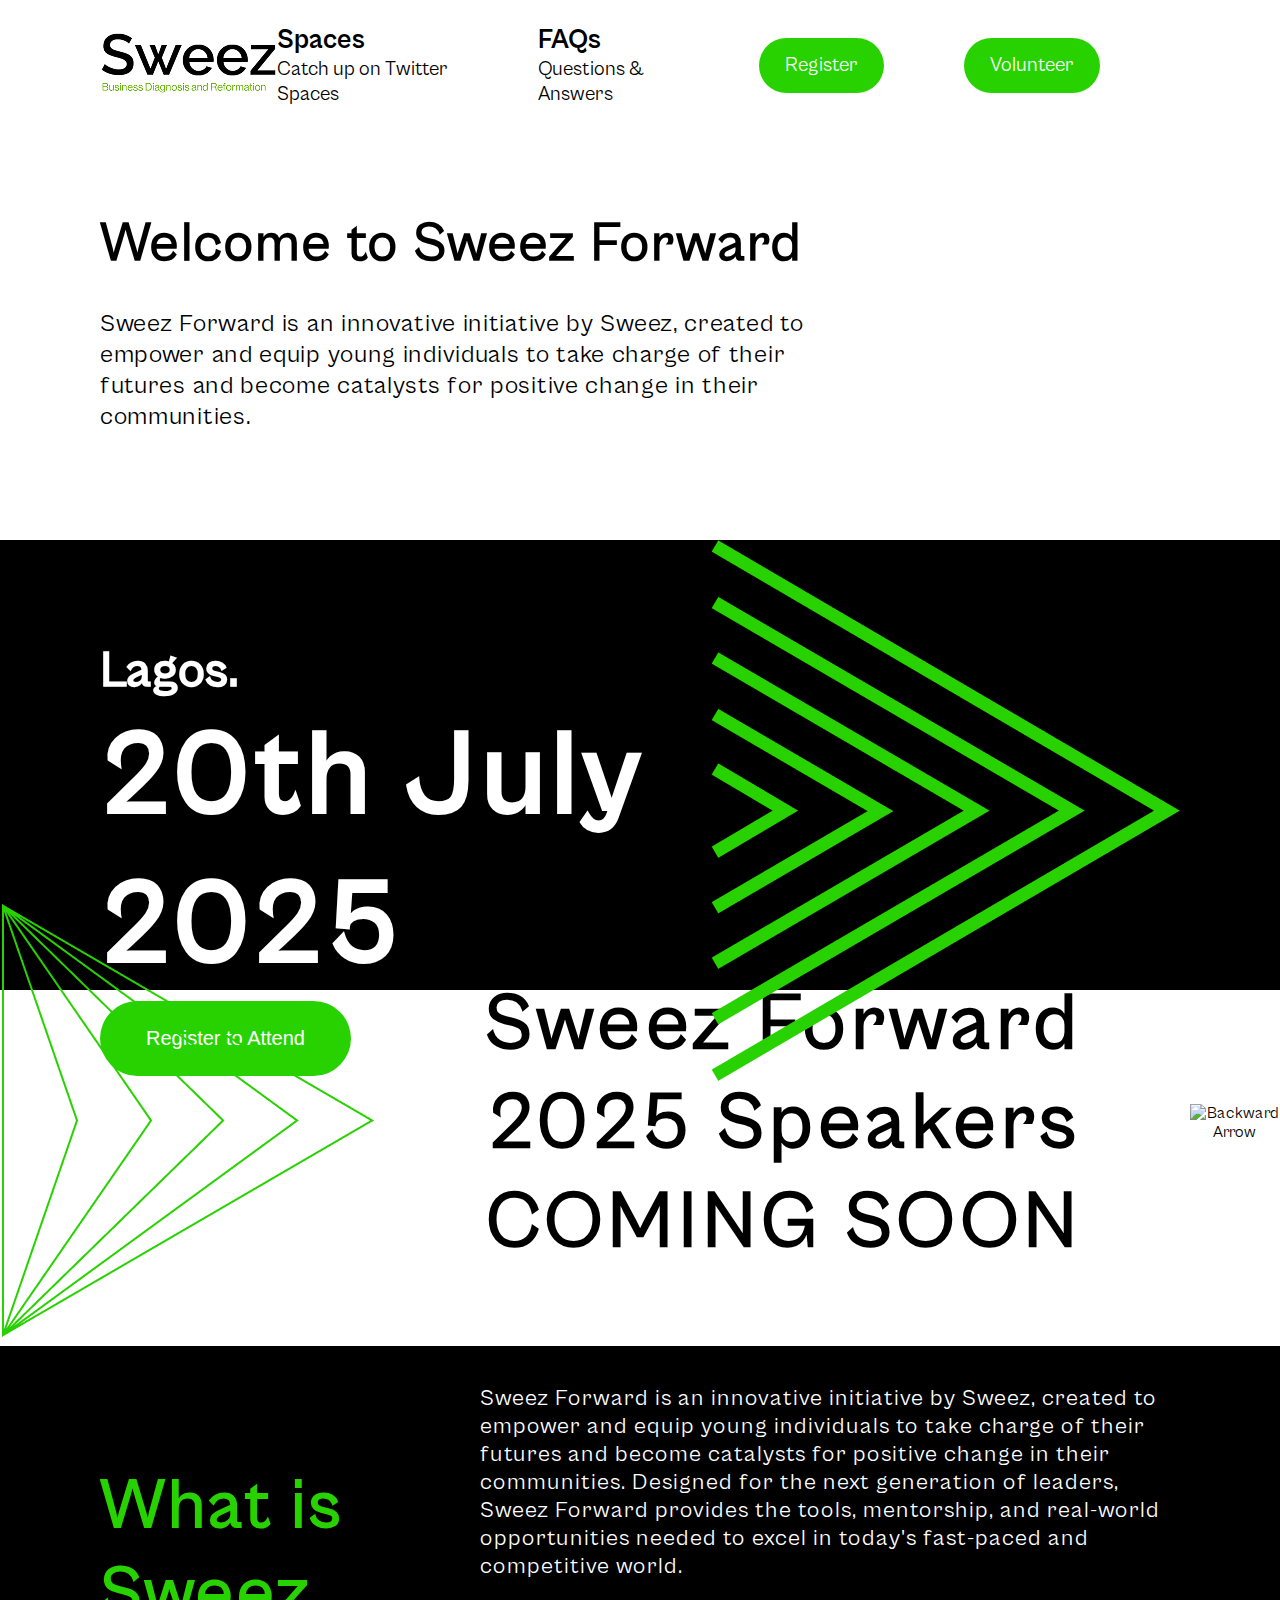
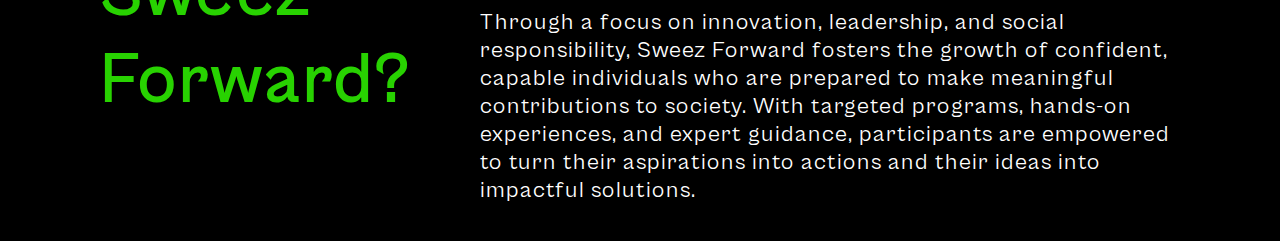
==== index.html @ 43022181 "Reversed the tets" ====
<!DOCTYPE html>
<html lang="en">
<head>
  <meta charset="UTF-8">
  <meta name="viewport" content="width=device-width, initial-scale=1.0">
  <title>Document</title>
  <link rel="stylesheet" href="./Css/cabinet-grotesk.css">
  <link rel="stylesheet" href="./Css/montserrat.css">
  <link rel="stylesheet" href="./Css/style.css" type="text/css">
  <link rel="shortcut icon" href="./Images/Favicon.png" type="image/png">
</head>
<body>

  <header>

    <nav>

      <div class="nav-logo"><img src="./Images/Sweez-logo1.png" alt=""></div>

      <ul class="main-nav">
        
          <li><a href="#" class="faq"><span>Spaces<br/></span>Catch up on Twitter Spaces</a></li>
          <li><a href="#" class="faq"><span>FAQs<br/></span>Questions & Answers</a></li>
          <li><a href="#" class="reg">Register</a></li>
          <li><a href="#" class="reg">Volunteer</a></li>
        
      </ul>

    </nav>

    <div class="hero-text-box">

      <h1>Welcome to Sweez Forward</h1>
      <p>Sweez Forward is an innovative initiative by Sweez, created to empower and equip young individuals to take charge of their futures and become catalysts for positive change in their communities.</p>

    </div>

    <div class="headsection">

      <div class="headsection1">

        <h3>Lagos.</h3>
        <h1>20th July 2025</h1>
        <button class="headregisterbtn">Register to Attend</button>

      </div>

      <div class="headsection2">
        <img src="./Images/Arrows.png" alt="Arrows.png">
      </div>

    </div>

  </header>

  <section class="aboutsection">

    <div class="aboutsection2">

      
      <div class="forarrow">
        <img src="./Images/Arrow-forward.png" alt="Forward Arrow">
      </div>

      <div class="scs">
        <h1>Sweez Forward 2025 Speakers <br/> <span>COMING SOON</span></h1>
      </div>

      <div class="backarrow">
        <img src="./images/Arrow-Backward.png" alt="Backward Arrow">
      </div>

    </div>

    <div class="aboutsection1">

      <h1>What is<br/>Sweez Forward?</h1>
      <div class="abouttext"><p>Sweez Forward is an innovative initiative by Sweez, created to empower and equip young individuals to take charge of their futures and become catalysts for positive change in their communities. Designed for the next generation of leaders, Sweez Forward provides the tools, mentorship, and real-world opportunities needed to excel in today's fast-paced and competitive world.<br/><br/>Through a focus on innovation, leadership, and social responsibility, Sweez Forward fosters the growth of confident, capable individuals who are prepared to make meaningful contributions to society. With targeted programs, hands-on experiences, and expert guidance, participants are empowered to turn their aspirations into actions and their ideas into impactful solutions.</p></div>

    </div>

  </section>

</body>
</html>
---- Css/cabinet-grotesk.css ----
/**
* @license
*
* Font Family: Cabinet Grotesk
* Designed by: ITF
* URL: https://www.fontshare.com/fonts/cabinet-grotesk
* © 2025 Indian Type Foundry
*
* Cabinet Grotesk Thin 
* Cabinet Grotesk Extralight 
* Cabinet Grotesk Light 
* Cabinet Grotesk Regular 
* Cabinet Grotesk Medium 
* Cabinet Grotesk Bold 
* Cabinet Grotesk Extrabold 
* Cabinet Grotesk Black 
* Cabinet Grotesk Variable (Variable font)

*
*/
@font-face {
  font-family: 'CabinetGrotesk-Thin';
  src: url('../fonts/CabinetGrotesk-Thin.woff2') format('woff2'),
       url('../fonts/CabinetGrotesk-Thin.woff') format('woff'),
       url('../fonts/CabinetGrotesk-Thin.ttf') format('truetype');
  font-weight: 100;
  font-display: swap;
  font-style: normal;
}
@font-face {
  font-family: 'CabinetGrotesk-Extralight';
  src: url('../fonts/CabinetGrotesk-Extralight.woff2') format('woff2'),
       url('../fonts/CabinetGrotesk-Extralight.woff') format('woff'),
       url('../fonts/CabinetGrotesk-Extralight.ttf') format('truetype');
  font-weight: 200;
  font-display: swap;
  font-style: normal;
}
@font-face {
  font-family: 'CabinetGrotesk-Light';
  src: url('../fonts/CabinetGrotesk-Light.woff2') format('woff2'),
       url('../fonts/CabinetGrotesk-Light.woff') format('woff'),
       url('../fonts/CabinetGrotesk-Light.ttf') format('truetype');
  font-weight: 300;
  font-display: swap;
  font-style: normal;
}
@font-face {
  font-family: 'CabinetGrotesk-Regular';
  src: url('../fonts/CabinetGrotesk-Regular.woff2') format('woff2'),
       url('../fonts/CabinetGrotesk-Regular.woff') format('woff'),
       url('../fonts/CabinetGrotesk-Regular.ttf') format('truetype');
  font-weight: 400;
  font-display: swap;
  font-style: normal;
}
@font-face {
  font-family: 'CabinetGrotesk-Medium';
  src: url('../fonts/CabinetGrotesk-Medium.woff2') format('woff2'),
       url('../fonts/CabinetGrotesk-Medium.woff') format('woff'),
       url('../fonts/CabinetGrotesk-Medium.ttf') format('truetype');
  font-weight: 500;
  font-display: swap;
  font-style: normal;
}
@font-face {
  font-family: 'CabinetGrotesk-Bold';
  src: url('../fonts/CabinetGrotesk-Bold.woff2') format('woff2'),
       url('../fonts/CabinetGrotesk-Bold.woff') format('woff'),
       url('../fonts/CabinetGrotesk-Bold.ttf') format('truetype');
  font-weight: 700;
  font-display: swap;
  font-style: normal;
}
@font-face {
  font-family: 'CabinetGrotesk-Extrabold';
  src: url('../fonts/CabinetGrotesk-Extrabold.woff2') format('woff2'),
       url('../fonts/CabinetGrotesk-Extrabold.woff') format('woff'),
       url('../fonts/CabinetGrotesk-Extrabold.ttf') format('truetype');
  font-weight: 800;
  font-display: swap;
  font-style: normal;
}
@font-face {
  font-family: 'CabinetGrotesk-Black';
  src: url('../fonts/CabinetGrotesk-Black.woff2') format('woff2'),
       url('../fonts/CabinetGrotesk-Black.woff') format('woff'),
       url('../fonts/CabinetGrotesk-Black.ttf') format('truetype');
  font-weight: 900;
  font-display: swap;
  font-style: normal;
}
/**
* This is a variable font
* You can control variable axes as shown below:
* font-variation-settings: wght 900.0;
*
* available axes:
'wght' (range from 100.0 to 900.0
*/
@font-face {
  font-family: 'CabinetGrotesk-Variable';
  src: url('../fonts/CabinetGrotesk-Variable.woff2') format('woff2'),
       url('../fonts/CabinetGrotesk-Variable.woff') format('woff'),
       url('../fonts/CabinetGrotesk-Variable.ttf') format('truetype');
  font-weight: 100 900;
  font-display: swap;
  font-style: normal;
}
---- Css/montserrat.css ----
/**
* @license
*
* Font Family: Montserrat
* Designed by: Julieta Ulanovsky, Sol Matas, Juan Pablo del Peral, Jacques Le Bailly
* URL: https://www.fontshare.com/fonts/montserrat
* © 2025 Indian Type Foundry
*
* Montserrat Thin 
* Montserrat ThinItalic 
* Montserrat ExtraLight 
* Montserrat ExtraLightItalic 
* Montserrat Light 
* Montserrat LightItalic 
* Montserrat Regular 
* Montserrat Italic 
* Montserrat Medium 
* Montserrat MediumItalic 
* Montserrat SemiBold 
* Montserrat SemiBoldItalic 
* Montserrat Bold 
* Montserrat BoldItalic 
* Montserrat ExtraBold 
* Montserrat ExtraBoldItalic 
* Montserrat Black 
* Montserrat BlackItalic 
* Montserrat Variable (Variable font)
* Montserrat VariableItalic (Variable font)

*
*/
@font-face {
  font-family: 'Montserrat-Thin';
  src: url('../fonts/Montserrat-Thin.woff2') format('woff2'),
       url('../fonts/Montserrat-Thin.woff') format('woff'),
       url('../fonts/Montserrat-Thin.ttf') format('truetype');
  font-weight: 100;
  font-display: swap;
  font-style: normal;
}
@font-face {
  font-family: 'Montserrat-ThinItalic';
  src: url('../fonts/Montserrat-ThinItalic.woff2') format('woff2'),
       url('../fonts/Montserrat-ThinItalic.woff') format('woff'),
       url('../fonts/Montserrat-ThinItalic.ttf') format('truetype');
  font-weight: 100;
  font-display: swap;
  font-style: italic;
}
@font-face {
  font-family: 'Montserrat-ExtraLight';
  src: url('../fonts/Montserrat-ExtraLight.woff2') format('woff2'),
       url('../fonts/Montserrat-ExtraLight.woff') format('woff'),
       url('../fonts/Montserrat-ExtraLight.ttf') format('truetype');
  font-weight: 200;
  font-display: swap;
  font-style: normal;
}
@font-face {
  font-family: 'Montserrat-ExtraLightItalic';
  src: url('../fonts/Montserrat-ExtraLightItalic.woff2') format('woff2'),
       url('../fonts/Montserrat-ExtraLightItalic.woff') format('woff'),
       url('../fonts/Montserrat-ExtraLightItalic.ttf') format('truetype');
  font-weight: 200;
  font-display: swap;
  font-style: italic;
}
@font-face {
  font-family: 'Montserrat-Light';
  src: url('../fonts/Montserrat-Light.woff2') format('woff2'),
       url('../fonts/Montserrat-Light.woff') format('woff'),
       url('../fonts/Montserrat-Light.ttf') format('truetype');
  font-weight: 300;
  font-display: swap;
  font-style: normal;
}
@font-face {
  font-family: 'Montserrat-LightItalic';
  src: url('../fonts/Montserrat-LightItalic.woff2') format('woff2'),
       url('../fonts/Montserrat-LightItalic.woff') format('woff'),
       url('../fonts/Montserrat-LightItalic.ttf') format('truetype');
  font-weight: 300;
  font-display: swap;
  font-style: italic;
}
@font-face {
  font-family: 'Montserrat-Regular';
  src: url('../fonts/Montserrat-Regular.woff2') format('woff2'),
       url('../fonts/Montserrat-Regular.woff') format('woff'),
       url('../fonts/Montserrat-Regular.ttf') format('truetype');
  font-weight: 400;
  font-display: swap;
  font-style: normal;
}
@font-face {
  font-family: 'Montserrat-Italic';
  src: url('../fonts/Montserrat-Italic.woff2') format('woff2'),
       url('../fonts/Montserrat-Italic.woff') format('woff'),
       url('../fonts/Montserrat-Italic.ttf') format('truetype');
  font-weight: 400;
  font-display: swap;
  font-style: italic;
}
@font-face {
  font-family: 'Montserrat-Medium';
  src: url('../fonts/Montserrat-Medium.woff2') format('woff2'),
       url('../fonts/Montserrat-Medium.woff') format('woff'),
       url('../fonts/Montserrat-Medium.ttf') format('truetype');
  font-weight: 500;
  font-display: swap;
  font-style: normal;
}
@font-face {
  font-family: 'Montserrat-MediumItalic';
  src: url('../fonts/Montserrat-MediumItalic.woff2') format('woff2'),
       url('../fonts/Montserrat-MediumItalic.woff') format('woff'),
       url('../fonts/Montserrat-MediumItalic.ttf') format('truetype');
  font-weight: 500;
  font-display: swap;
  font-style: italic;
}
@font-face {
  font-family: 'Montserrat-SemiBold';
  src: url('../fonts/Montserrat-SemiBold.woff2') format('woff2'),
       url('../fonts/Montserrat-SemiBold.woff') format('woff'),
       url('../fonts/Montserrat-SemiBold.ttf') format('truetype');
  font-weight: 600;
  font-display: swap;
  font-style: normal;
}
@font-face {
  font-family: 'Montserrat-SemiBoldItalic';
  src: url('../fonts/Montserrat-SemiBoldItalic.woff2') format('woff2'),
       url('../fonts/Montserrat-SemiBoldItalic.woff') format('woff'),
       url('../fonts/Montserrat-SemiBoldItalic.ttf') format('truetype');
  font-weight: 600;
  font-display: swap;
  font-style: italic;
}
@font-face {
  font-family: 'Montserrat-Bold';
  src: url('../fonts/Montserrat-Bold.woff2') format('woff2'),
       url('../fonts/Montserrat-Bold.woff') format('woff'),
       url('../fonts/Montserrat-Bold.ttf') format('truetype');
  font-weight: 700;
  font-display: swap;
  font-style: normal;
}
@font-face {
  font-family: 'Montserrat-BoldItalic';
  src: url('../fonts/Montserrat-BoldItalic.woff2') format('woff2'),
       url('../fonts/Montserrat-BoldItalic.woff') format('woff'),
       url('../fonts/Montserrat-BoldItalic.ttf') format('truetype');
  font-weight: 700;
  font-display: swap;
  font-style: italic;
}
@font-face {
  font-family: 'Montserrat-ExtraBold';
  src: url('../fonts/Montserrat-ExtraBold.woff2') format('woff2'),
       url('../fonts/Montserrat-ExtraBold.woff') format('woff'),
       url('../fonts/Montserrat-ExtraBold.ttf') format('truetype');
  font-weight: 800;
  font-display: swap;
  font-style: normal;
}
@font-face {
  font-family: 'Montserrat-ExtraBoldItalic';
  src: url('../fonts/Montserrat-ExtraBoldItalic.woff2') format('woff2'),
       url('../fonts/Montserrat-ExtraBoldItalic.woff') format('woff'),
       url('../fonts/Montserrat-ExtraBoldItalic.ttf') format('truetype');
  font-weight: 800;
  font-display: swap;
  font-style: italic;
}
@font-face {
  font-family: 'Montserrat-Black';
  src: url('../fonts/Montserrat-Black.woff2') format('woff2'),
       url('../fonts/Montserrat-Black.woff') format('woff'),
       url('../fonts/Montserrat-Black.ttf') format('truetype');
  font-weight: 900;
  font-display: swap;
  font-style: normal;
}
@font-face {
  font-family: 'Montserrat-BlackItalic';
  src: url('../fonts/Montserrat-BlackItalic.woff2') format('woff2'),
       url('../fonts/Montserrat-BlackItalic.woff') format('woff'),
       url('../fonts/Montserrat-BlackItalic.ttf') format('truetype');
  font-weight: 900;
  font-display: swap;
  font-style: italic;
}
/**
* This is a variable font
* You can control variable axes as shown below:
* font-variation-settings: wght 100.0;
*
* available axes:
'wght' (range from 100.0 to 900.0
*/
@font-face {
  font-family: 'Montserrat-Variable';
  src: url('../fonts/Montserrat-Variable.woff2') format('woff2'),
       url('../fonts/Montserrat-Variable.woff') format('woff'),
       url('../fonts/Montserrat-Variable.ttf') format('truetype');
  font-weight: 100 900;
  font-display: swap;
  font-style: normal;
}
/**
* This is a variable font
* You can control variable axes as shown below:
* font-variation-settings: wght 100.0;
*
* available axes:
'wght' (range from 100.0 to 900.0
*/
@font-face {
  font-family: 'Montserrat-VariableItalic';
  src: url('../fonts/Montserrat-VariableItalic.woff2') format('woff2'),
       url('../fonts/Montserrat-VariableItalic.woff') format('woff'),
       url('../fonts/Montserrat-VariableItalic.ttf') format('truetype');
  font-weight: 100 900;
  font-display: swap;
  font-style: italic;
}
---- Css/style.css ----
*{
  margin: 0px;
  padding: 0px;
  box-sizing: border-box;
}

@font-face {
  font-family: Cabinet-regular;
  src: url(../Fonts/CabinetGrotesk-Regular.ttf);
}

@font-face {
  font-family: Cabinet-bold;
  src: url(../Fonts/CabinetGrotesk-Bold.ttf);
}

@font-face {
  font-family: Cabinet-medium;
  src: url(../Fonts/CabinetGrotesk-Medium.ttf);
}

header{
  height: 100vh;
  width: 100vw;
}

html{
  overflow-x: hidden;
 font-family: cabinet-regular;
}

nav{
  width: 100%;
  height: 130px;
  padding: 30px 100px;
  Display: flex;
  align-items: center;
  justify-content: space-between;
}

.nav-logo{
  font-family: cabinet-bold;
  font-size: 35px;
}

.main-nav{
  display: flex;
  align-items: center;
  justify-content: space-between;
}

.main-nav li{
  list-style: none;
  position: relative;
  margin-right: 80px;
  font-size: 20px;
}

.main-nav li a{
  text-decoration: none;
}

.reg{
  text-decoration: none;
  padding: 15px 25px;
  background-color: #28D201;
  border: 1px solid transparent;
  border-radius: 50px;
  color: #fff;
}

.main-nav li .faq{
  color: #000;
}

.main-nav li .faq span{
  font-family: cabinet-bold;
  font-size: 27px;
}

.reg:hover{
  background-color: #fff;
  border: 1px solid #000;
  color: #000;
  transition: 0.5s;
}

.hero-text-box{
  /* border: 1px solid #000; */
  width: 704.27px;
  position: relative;
  top: 80px;
  left: 100px;
}

.hero-text-box h1{
  /* font-family: cabinet-bold; */
  font-size: 55px;
  letter-spacing: 2px;
  margin-bottom: 30px;
}

.hero-text-box p{
  font-size: 25px;
  font-weight: 500;
  letter-spacing: 0.7px;
}

.headsection{
  background-color: #000;
  height: 50%;
  width: 100vw;
  margin-top: 188px;
  color: #fff;
  padding: 100px 100px;
  display: flex;
  justify-content: space-between;
}

.headsection2{
  position: relative;
  bottom: 100px;
}

.headsection h3{
  font-family: cabinet-medium;
  font-size: 50px;
}

.headsection h1{
  font-size: 120px;
  font-family: cabinet-medium;
  letter-spacing: 5px;
}

.headregisterbtn{
  text-decoration: none;
  padding: 25px 45px;
  background-color: #28D201;
  border: 1px solid transparent;
  border-radius: 50px;
  color: #fff;
  cursor: pointer;
  font-size: 20px;
}

.headregisterbtn:hover{
  border: 1px solid #fff;
  background-color: transparent;
  transition: 0.3s ease-in-out all;
}

.aboutsection{
  height: 100vh;
  width: 100vw;
}

.aboutsection1{
  display: flex;
  justify-content: space-between;
  align-items: center;
  padding: 100px 100px;
  background-color: #000;
  width: 100vw;
  height: 55%;
}

.aboutsection1 h1{
  color: #28D201;
  font-size: 70px;
  letter-spacing: 3px;
}

.abouttext{
  color: #fff;
  float: right;
  font-size: 23px;
  width: 1000px;
  letter-spacing: 1px;
}

.aboutsection2{
  display: flex;
  justify-content: space-between;
  align-items: center;
  /* padding: 100px 100px; */
  /* background-color: #28D201; */
  width: 100vw;
  /* height: 45%; */
  text-align: center;
}

.aboutsection2 .scs{
  font-size: 40px;
  letter-spacing: 5px;
}
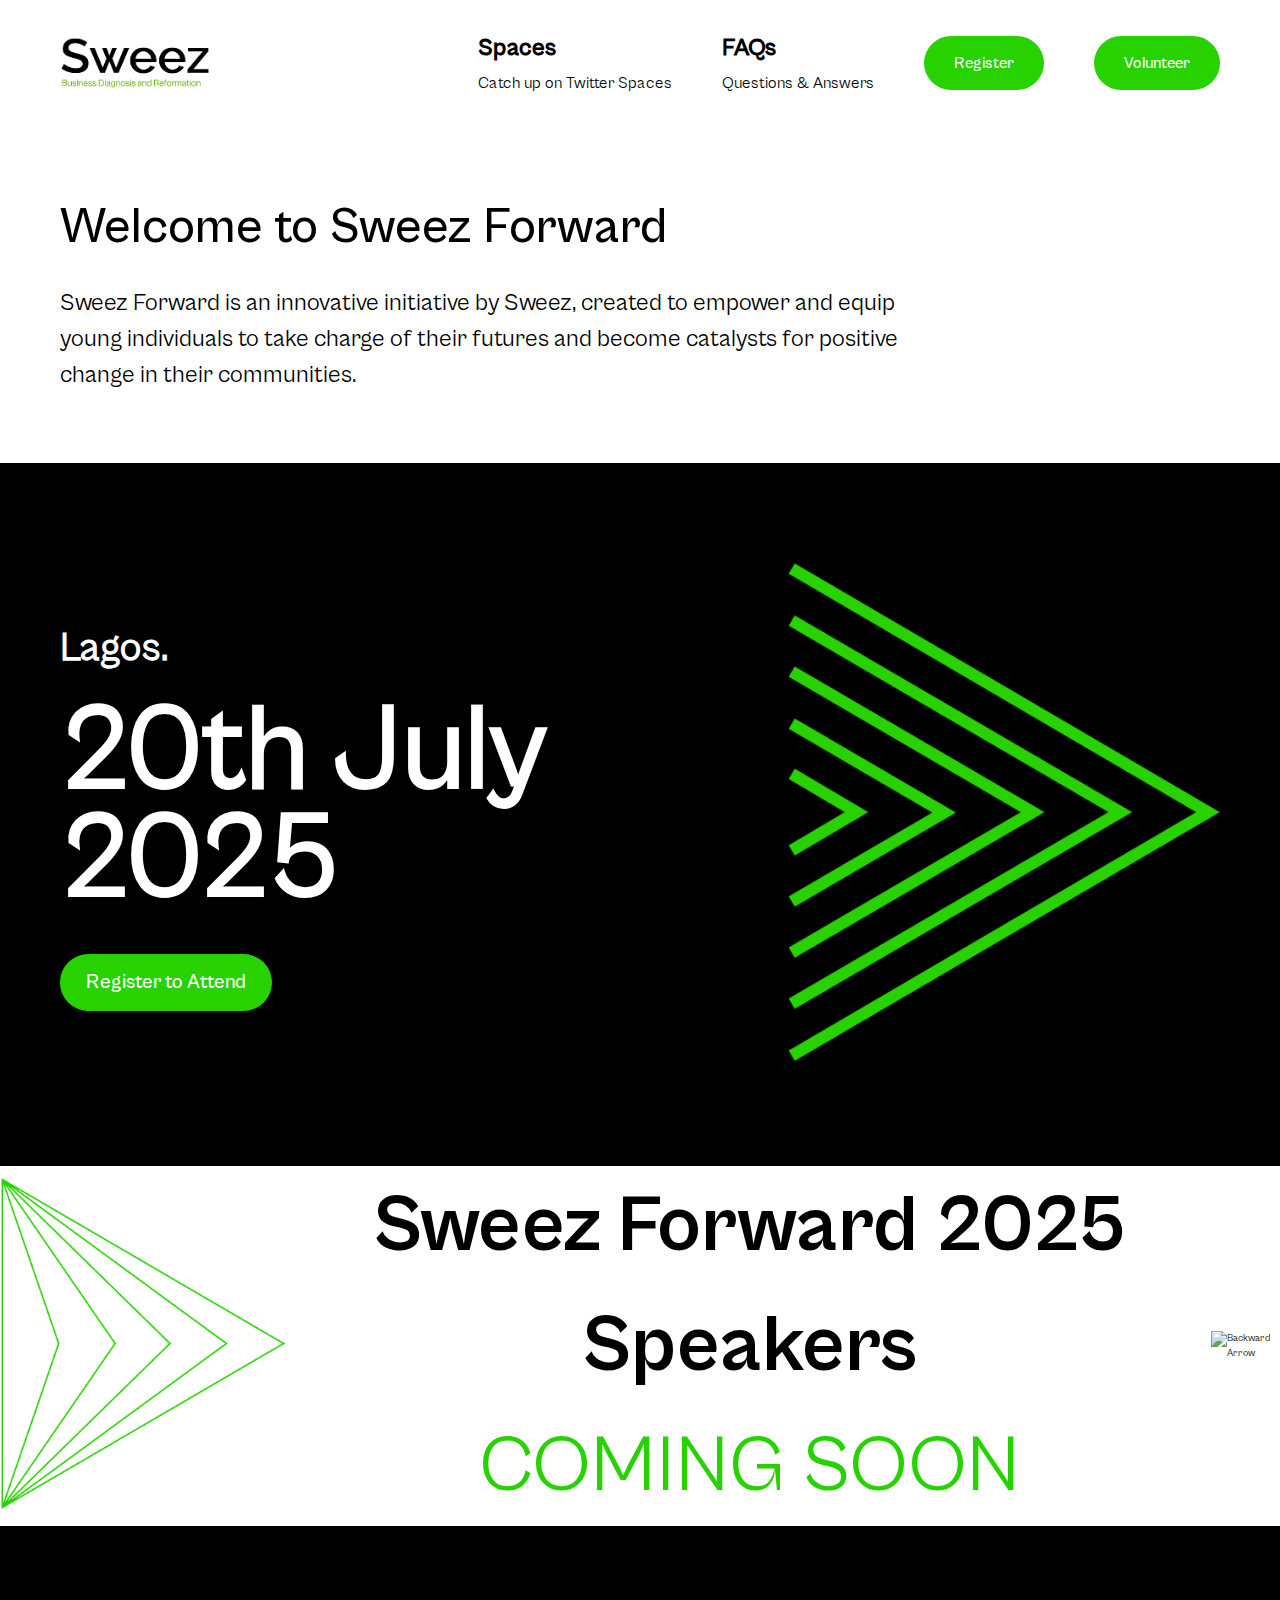
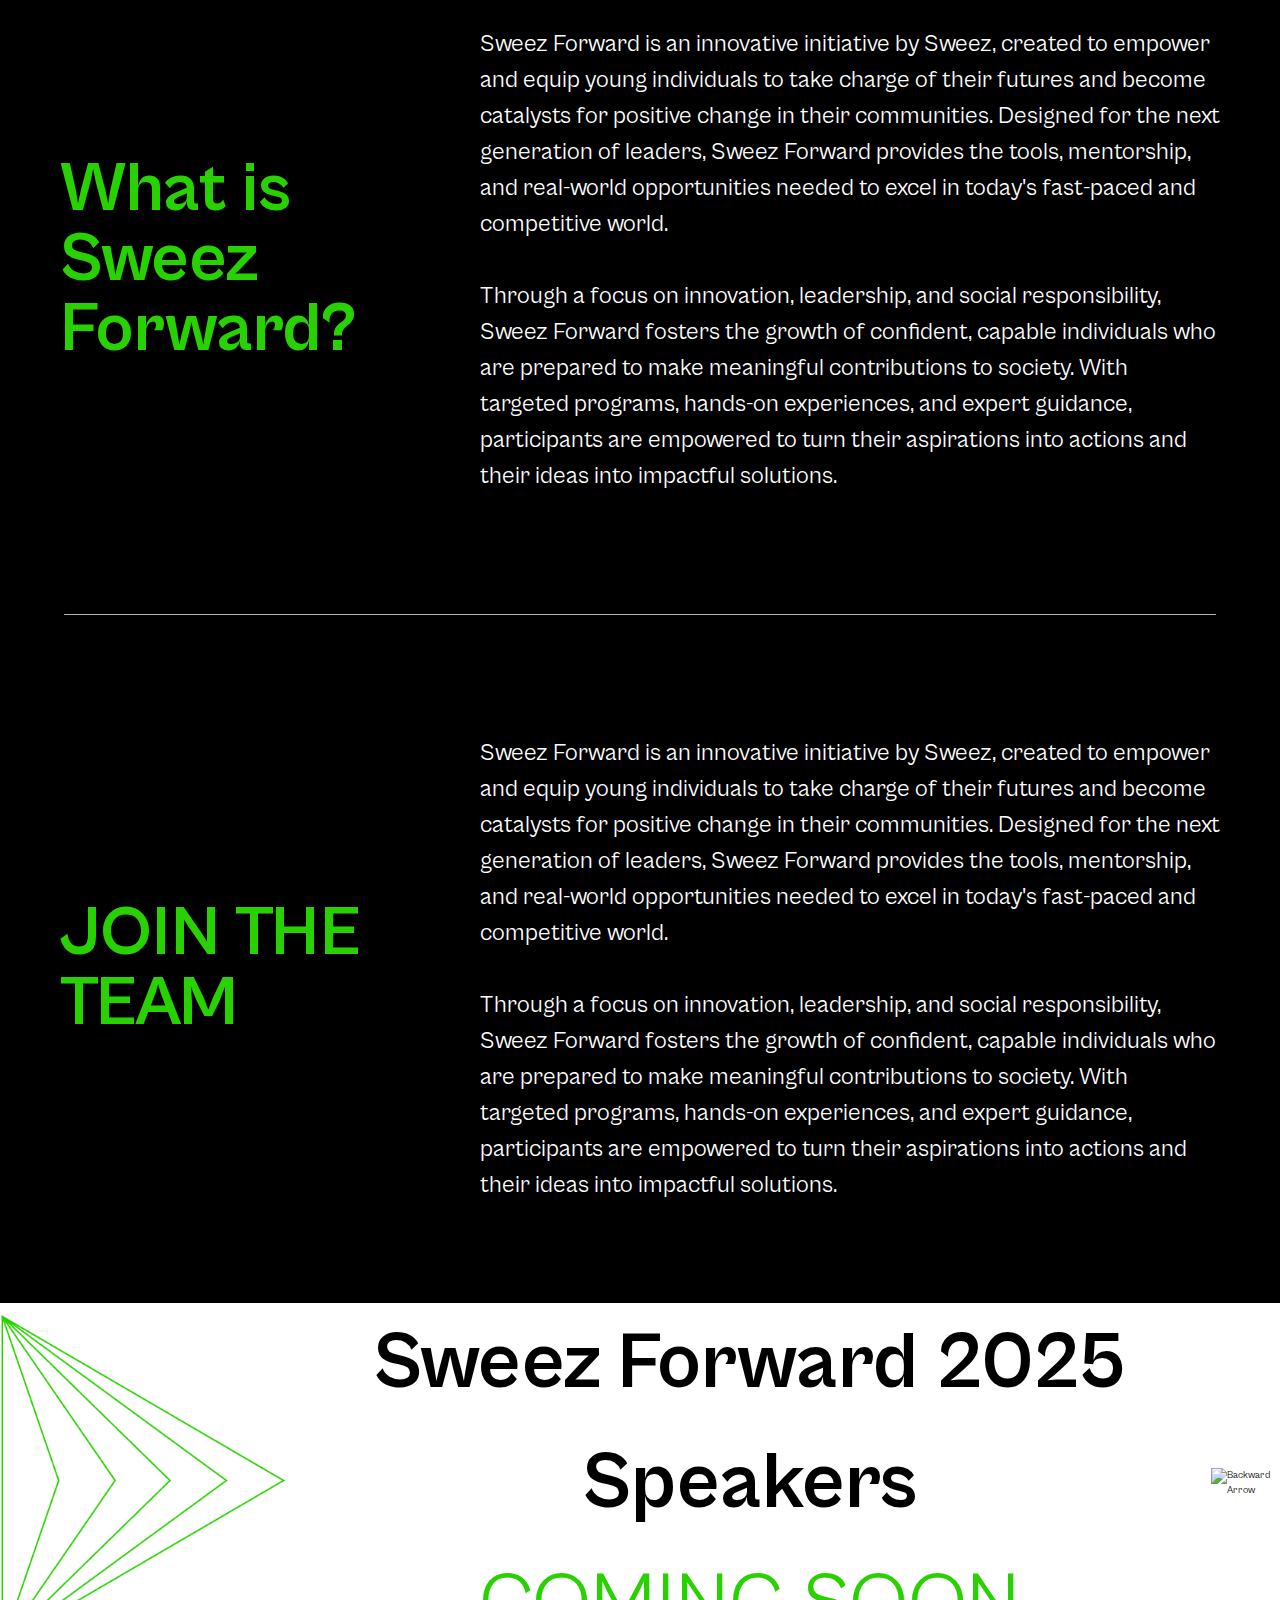
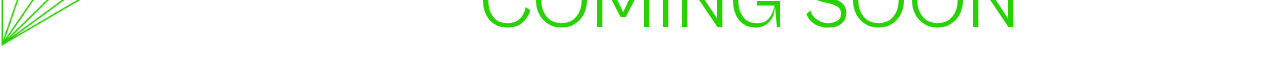
==== commit 6bed4c1f: "Add new about section and section divider to enhance layout" ====
--- a/index.html
+++ b/index.html
@@ -3,11 +3,11 @@
 <head>
   <meta charset="UTF-8">
   <meta name="viewport" content="width=device-width, initial-scale=1.0">
-  <title>Document</title>
+  <title>Sweez Forward | An Innovative Initiative Program</title>
   <link rel="stylesheet" href="./Css/cabinet-grotesk.css">
   <link rel="stylesheet" href="./Css/montserrat.css">
   <link rel="stylesheet" href="./Css/style.css" type="text/css">
-  <link rel="shortcut icon" href="./Images/Favicon.png" type="image/png">
+  <link rel="shortcut icon" href="./Images/Favicon2.png" type="image/png">
 </head>
 <body>
 
@@ -81,5 +81,37 @@
 
   </section>
 
+  <div class="secdivider">
+    <span></span>
+  </div>
+
+  <section class="aboutsection">
+
+    <div class="aboutsection1">
+
+      <h1>JOIN THE TEAM</h1>
+      <div class="abouttext"><p>Sweez Forward is an innovative initiative by Sweez, created to empower and equip young individuals to take charge of their futures and become catalysts for positive change in their communities. Designed for the next generation of leaders, Sweez Forward provides the tools, mentorship, and real-world opportunities needed to excel in today's fast-paced and competitive world.<br/><br/>Through a focus on innovation, leadership, and social responsibility, Sweez Forward fosters the growth of confident, capable individuals who are prepared to make meaningful contributions to society. With targeted programs, hands-on experiences, and expert guidance, participants are empowered to turn their aspirations into actions and their ideas into impactful solutions.</p></div>
+
+    </div>
+
+    <div class="aboutsection2">
+
+      
+      <div class="forarrow">
+        <img src="./Images/Arrow-forward.png" alt="Forward Arrow">
+      </div>
+
+      <div class="scs">
+        <h1>Sweez Forward 2025 Speakers <br/> <span>COMING SOON</span></h1>
+      </div>
+
+      <div class="backarrow">
+        <img src="./images/Arrow-Backward.png" alt="Backward Arrow">
+      </div>
+
+    </div>
+
+  </section>
+
 </body>
 </html>--- a/Css/style.css
+++ b/Css/style.css
@@ -19,125 +19,149 @@
   src: url(../Fonts/CabinetGrotesk-Medium.ttf);
 }
 
-header{
-  height: 100vh;
-  width: 100vw;
-}
-
-html{
+@font-face {
+  font-family: Cabinet-thin;
+  src: url(../Fonts/CabinetGrotesk-Light.ttf);
+}
+html {
+  font-size: 62.5%;
+  scroll-behavior: smooth;
   overflow-x: hidden;
- font-family: cabinet-regular;
-}
-
-nav{
+}
+
+/* ===== Variables ===== */
+:root {
+  --primary-green: #28D201;
+  --black: #000;
+  --white: #fff;
+  --heading-font: Cabinet-bold, sans-serif;
+  --body-font: Cabinet-regular, sans-serif;
+  --light-font: Cabinet-thin, sans-serif;
+  --medium-font: Cabinet-medium, sans-serif;
+}
+
+/* ===== Base Styles ===== */
+body {
+  font-family: var(--body-font);
+  line-height: 1.5;
+}
+
+img {
+  max-width: 100%;
+  height: auto;
+}
+
+/* ===== Header/Nav ===== */
+header {
+  min-height: 100vh;
+  position: relative;
+}
+
+nav {
+  padding: 3rem 6rem;
+  display: flex;
+  justify-content: space-between;
+  align-items: center;
+  position: fixed;
   width: 100%;
-  height: 130px;
-  padding: 30px 100px;
-  Display: flex;
-  align-items: center;
+  top: 0;
+  z-index: 1000;
+  background: var(--white);
+}
+
+.nav-logo img {
+  width: 15rem;
+}
+
+.main-nav {
+  display: flex;
+  gap: 5rem;
+  align-items: center;
+}
+
+.main-nav li {
+  list-style: none;
+}
+
+.main-nav a {
+  text-decoration: none;
+  font-size: 1.6rem;
+}
+
+.main-nav .faq{
+  color: var(--black);
+}
+
+.main-nav .faq span {
+  display: block;
+  font-family: var(--medium-font);
+  font-weight: 700;
+  font-size: 2.4rem;
+  margin-bottom: 0.5rem;
+}
+
+.reg {
+  display: inline-block;
+  padding: 1.5rem 3rem;
+  font-family: var(--medium-font);
+  background: var(--primary-green);
+  color: var(--white);
+  border-radius: 5rem;
+  transition: all 0.3s ease;
+}
+
+.reg:hover {
+  background: var(--white);
+  color: var(--black);
+  box-shadow: 0 0 0 1px var(--black);
+}
+
+/* ===== Hero Section ===== */
+.hero-text-box {
+  max-width: 90rem;
+  margin: 20rem 0 0 6rem;
+}
+
+.hero-text-box h1 {
+  font-family: var(--medium-font);
+  font-size: 5rem;
+  line-height: 1.1;
+  margin-bottom: 3rem;
+  font-weight: 300;
+}
+
+.hero-text-box p {
+  font-size: 2.4rem;
+  max-width: 80ch;
+}
+
+.headsection {
+  background: var(--black);
+  color: var(--white);
+  padding: 10rem 6rem;
+  margin-top: 7rem;
+  display: flex;
   justify-content: space-between;
-}
-
-.nav-logo{
-  font-family: cabinet-bold;
-  font-size: 35px;
-}
-
-.main-nav{
-  display: flex;
-  align-items: center;
-  justify-content: space-between;
-}
-
-.main-nav li{
-  list-style: none;
-  position: relative;
-  margin-right: 80px;
-  font-size: 20px;
-}
-
-.main-nav li a{
-  text-decoration: none;
-}
-
-.reg{
+  align-items: center;
+}
+
+.headsection1 h3 {
+  font-size: 4rem;
+  margin-bottom: 2rem;
+}
+
+.headsection1 h1 {
+  font-size: 12rem;
+  line-height: 0.9;
+  margin-bottom: 4rem;
+}
+
+.headregisterbtn{
   text-decoration: none;
   padding: 15px 25px;
   background-color: #28D201;
   border: 1px solid transparent;
-  border-radius: 50px;
-  color: #fff;
-}
-
-.main-nav li .faq{
-  color: #000;
-}
-
-.main-nav li .faq span{
-  font-family: cabinet-bold;
-  font-size: 27px;
-}
-
-.reg:hover{
-  background-color: #fff;
-  border: 1px solid #000;
-  color: #000;
-  transition: 0.5s;
-}
-
-.hero-text-box{
-  /* border: 1px solid #000; */
-  width: 704.27px;
-  position: relative;
-  top: 80px;
-  left: 100px;
-}
-
-.hero-text-box h1{
-  /* font-family: cabinet-bold; */
-  font-size: 55px;
-  letter-spacing: 2px;
-  margin-bottom: 30px;
-}
-
-.hero-text-box p{
-  font-size: 25px;
-  font-weight: 500;
-  letter-spacing: 0.7px;
-}
-
-.headsection{
-  background-color: #000;
-  height: 50%;
-  width: 100vw;
-  margin-top: 188px;
-  color: #fff;
-  padding: 100px 100px;
-  display: flex;
-  justify-content: space-between;
-}
-
-.headsection2{
-  position: relative;
-  bottom: 100px;
-}
-
-.headsection h3{
-  font-family: cabinet-medium;
-  font-size: 50px;
-}
-
-.headsection h1{
-  font-size: 120px;
-  font-family: cabinet-medium;
-  letter-spacing: 5px;
-}
-
-.headregisterbtn{
-  text-decoration: none;
-  padding: 25px 45px;
-  background-color: #28D201;
-  border: 1px solid transparent;
+  font-family: var(--medium-font);
   border-radius: 50px;
   color: #fff;
   cursor: pointer;
@@ -150,47 +174,131 @@
   transition: 0.3s ease-in-out all;
 }
 
-.aboutsection{
-  height: 100vh;
-  width: 100vw;
-}
-
-.aboutsection1{
+/* ===== About Section ===== */
+
+
+.aboutsection1 {
+  padding: 10rem 6rem;
+  display: grid;
+  align-items: center;
+  grid-template-columns: 1fr 2fr;
+  gap: 5rem;
+  background: var(--black);  /* Moved black background here */
+  color: var(--white);       /* Added text color */
+}
+
+.aboutsection1 h1 {
+  font-family: var(--heading-font);
+  font-size: 7rem;
+  color: var(--primary-green);
+  line-height: 1;
+  font-weight: 300;
+}
+
+.aboutsection1 p {
+  font-size: 2.4rem;
+  max-width: 70ch;
+}
+
+.aboutsection2 {
   display: flex;
   justify-content: space-between;
   align-items: center;
-  padding: 100px 100px;
-  background-color: #000;
-  width: 100vw;
-  height: 55%;
-}
-
-.aboutsection1 h1{
-  color: #28D201;
-  font-size: 70px;
-  letter-spacing: 3px;
-}
-
-.abouttext{
-  color: #fff;
-  float: right;
-  font-size: 23px;
-  width: 1000px;
-  letter-spacing: 1px;
-}
-
-.aboutsection2{
-  display: flex;
-  justify-content: space-between;
-  align-items: center;
-  /* padding: 100px 100px; */
-  /* background-color: #28D201; */
-  width: 100vw;
-  /* height: 45%; */
+  gap: 4rem;
+  background: var(--white);  /* Added white background */
+  color: var(--black);       /* Added black text color */
+}
+
+.scs{
+  font-size: 40px;
+  font-family: var(--heading-font);
   text-align: center;
 }
 
-.aboutsection2 .scs{
-  font-size: 40px;
-  letter-spacing: 5px;
-}
+.scs h1{
+  font-weight: 300;
+}
+
+.scs span{
+  color: var(--primary-green);
+  font-family: var(--body-font);
+  font-weight: 300;
+}
+
+.secdivider {
+  display: flex;
+  justify-content: center;
+  align-items: center;
+  background: var(--black); /* Match the background of the surrounding sections */
+  padding: 2rem 0; /* Adjust padding as needed */
+}
+
+.secdivider span {
+  display: block;
+  width: 90%; /* Adjust width as needed */
+  height: 1px; /* Thickness of the divider */
+  background: #b6b6b6; /* Color of the divider */
+  border-radius: 10px; /* Border radius for rounded edges */
+}
+
+/* ===== Responsive Adjustments ===== */
+@media (max-width: 1200px) {
+  html {
+    font-size: 55%;
+  }
+  
+  .headsection1 h1 {
+    font-size: 10rem;
+  }
+}
+
+@media (max-width: 992px) {
+  nav {
+    padding: 3rem 4rem;
+  }
+  
+  .hero-text-box {
+    margin-left: 4rem;
+  }
+  
+  .aboutsection1,
+  .aboutsection2 {
+    padding: 8rem 4rem;
+  }
+
+  .forarrow{
+    display: none;
+  }
+
+  .backarrow{
+    display: none;
+  }
+}
+
+@media (max-width: 768px) {
+  .main-nav {
+    display: none; /* Add mobile menu logic here */
+  }
+  
+  .hero-text-box {
+    margin: 15rem 4rem 0;
+  }
+  
+  .headsection {
+    flex-direction: column;
+    align-items: flex-start;
+    gap: 4rem;
+  }
+  
+  .aboutsection1 {
+    grid-template-columns: 1fr;
+  }
+  
+  .aboutsection2 img {
+    width: 10rem;
+  }
+  
+  .scs h1 {
+    font-size: 3.6rem;
+  }
+}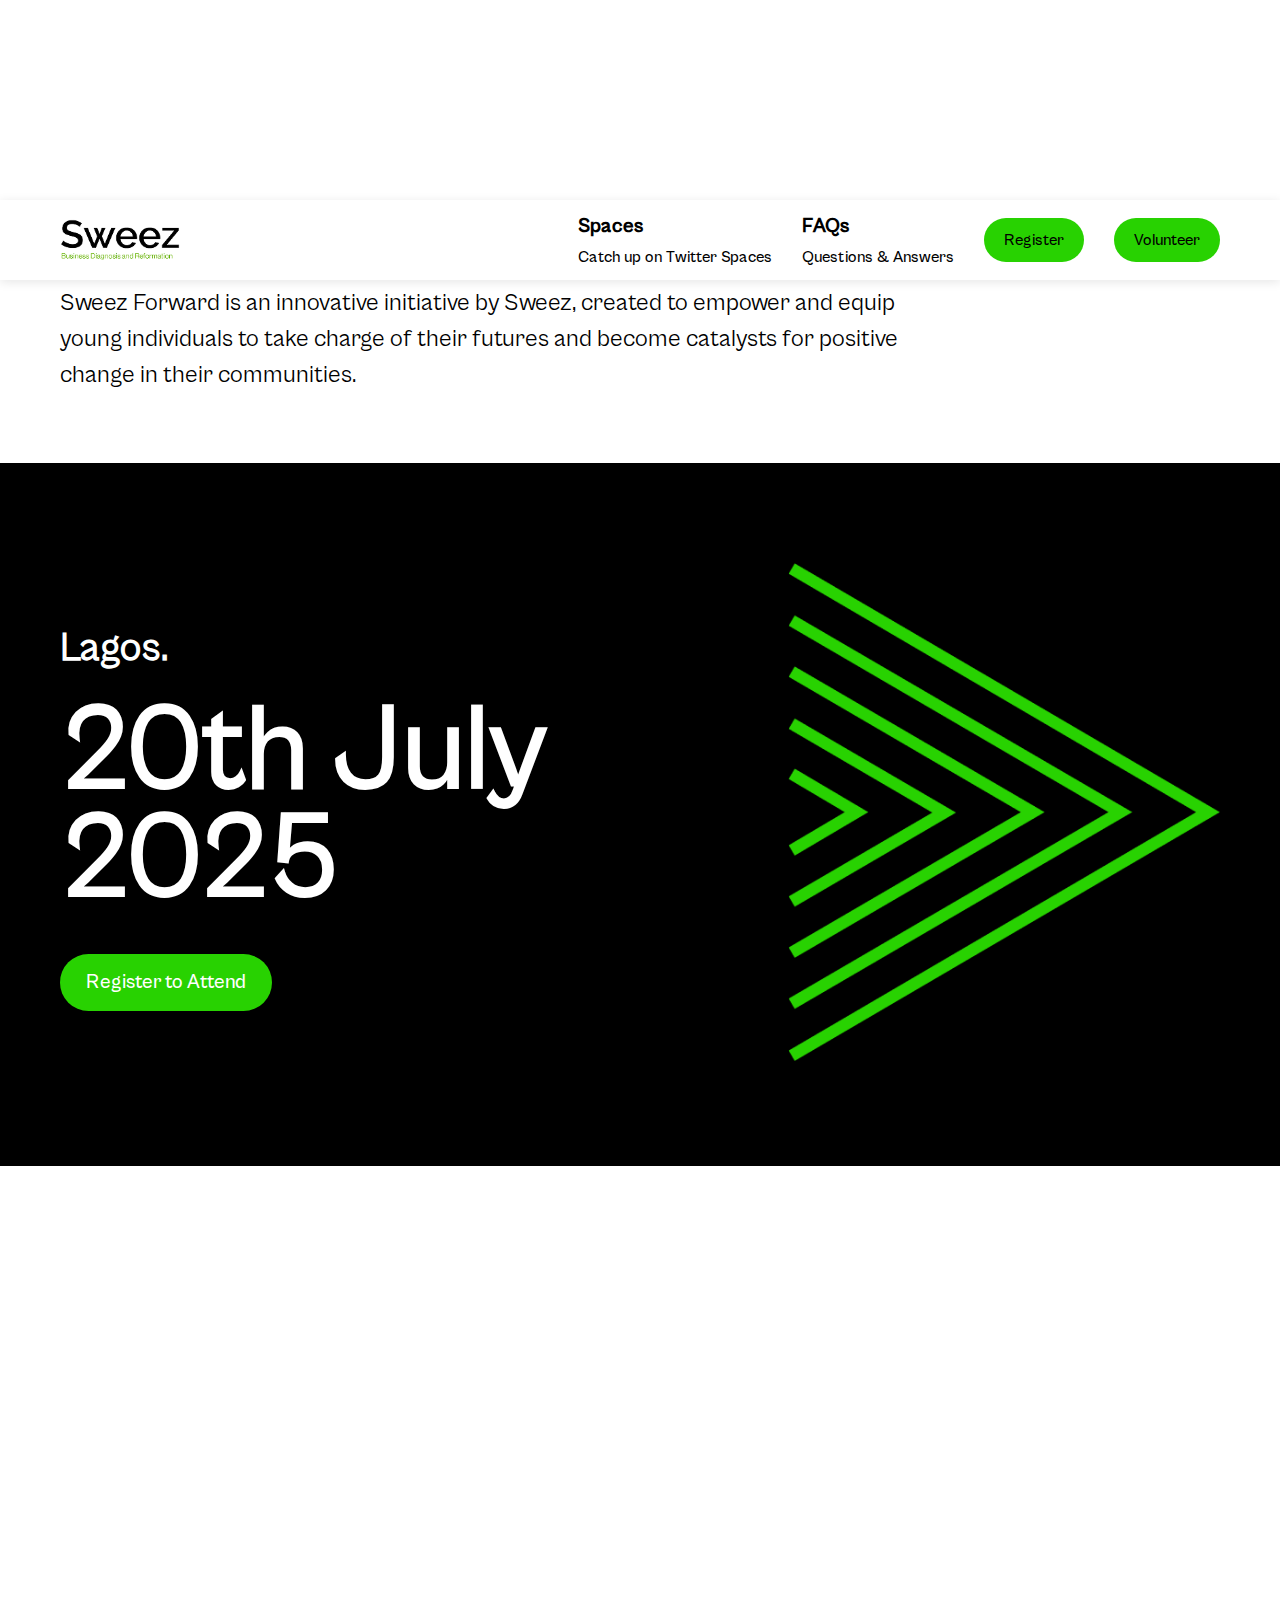
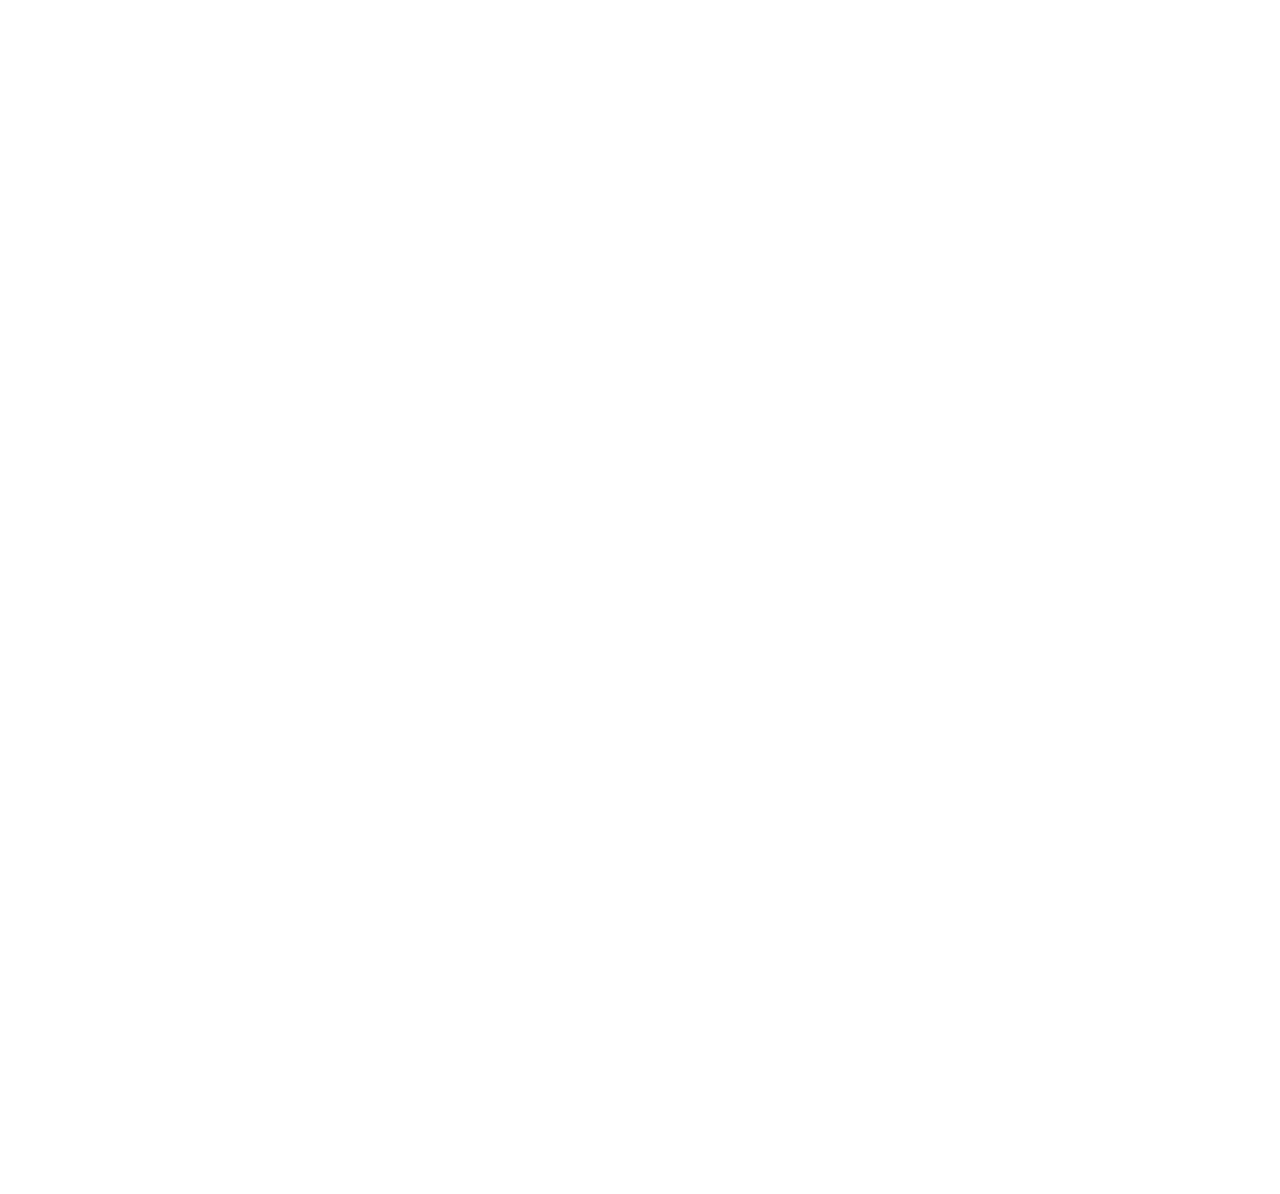
==== commit 67cd7653: "Add reveal animations and adjust layout for header and team sections" ====
--- a/index.html
+++ b/index.html
@@ -11,107 +11,82 @@
 </head>
 <body>
 
-  <header>
+<!-- Header Section -->
+<header class="reveal">
+  <nav class="reveal delay-1">
+    <div class="nav-logo reveal delay-2">
+      <img src="./Images/Sweez-logo1.png" alt="">
+    </div>
+    <ul class="main-nav reveal delay-3">
+      <li><a href="#" class="faq"><span>Spaces<br/></span>Catch up on Twitter Spaces</a></li>
+      <li><a href="#" class="faq"><span>FAQs<br/></span>Questions & Answers</a></li>
+      <li><a href="#" class="reg">Register</a></li>
+      <li><a href="#" class="reg">Volunteer</a></li>
+    </ul>
+  </nav>
 
-    <nav>
-
-      <div class="nav-logo"><img src="./Images/Sweez-logo1.png" alt=""></div>
-
-      <ul class="main-nav">
-        
-          <li><a href="#" class="faq"><span>Spaces<br/></span>Catch up on Twitter Spaces</a></li>
-          <li><a href="#" class="faq"><span>FAQs<br/></span>Questions & Answers</a></li>
-          <li><a href="#" class="reg">Register</a></li>
-          <li><a href="#" class="reg">Volunteer</a></li>
-        
-      </ul>
-
-    </nav>
-
-    <div class="hero-text-box">
-
-      <h1>Welcome to Sweez Forward</h1>
-      <p>Sweez Forward is an innovative initiative by Sweez, created to empower and equip young individuals to take charge of their futures and become catalysts for positive change in their communities.</p>
-
-    </div>
-
-    <div class="headsection">
-
-      <div class="headsection1">
-
-        <h3>Lagos.</h3>
-        <h1>20th July 2025</h1>
-        <button class="headregisterbtn">Register to Attend</button>
-
-      </div>
-
-      <div class="headsection2">
-        <img src="./Images/Arrows.png" alt="Arrows.png">
-      </div>
-
-    </div>
-
-  </header>
-
-  <section class="aboutsection">
-
-    <div class="aboutsection2">
-
-      
-      <div class="forarrow">
-        <img src="./Images/Arrow-forward.png" alt="Forward Arrow">
-      </div>
-
-      <div class="scs">
-        <h1>Sweez Forward 2025 Speakers <br/> <span>COMING SOON</span></h1>
-      </div>
-
-      <div class="backarrow">
-        <img src="./images/Arrow-Backward.png" alt="Backward Arrow">
-      </div>
-
-    </div>
-
-    <div class="aboutsection1">
-
-      <h1>What is<br/>Sweez Forward?</h1>
-      <div class="abouttext"><p>Sweez Forward is an innovative initiative by Sweez, created to empower and equip young individuals to take charge of their futures and become catalysts for positive change in their communities. Designed for the next generation of leaders, Sweez Forward provides the tools, mentorship, and real-world opportunities needed to excel in today's fast-paced and competitive world.<br/><br/>Through a focus on innovation, leadership, and social responsibility, Sweez Forward fosters the growth of confident, capable individuals who are prepared to make meaningful contributions to society. With targeted programs, hands-on experiences, and expert guidance, participants are empowered to turn their aspirations into actions and their ideas into impactful solutions.</p></div>
-
-    </div>
-
-  </section>
-
-  <div class="secdivider">
-    <span></span>
+  <div class="hero-text-box reveal delay-4">
+    <h1>Welcome to Sweez Forward</h1>
+    <p>Sweez Forward is an innovative initiative by Sweez, created to empower and equip young individuals to take charge of their futures and become catalysts for positive change in their communities.</p>
   </div>
 
-  <section class="aboutsection">
+  <div class="headsection reveal delay-1">
+    <div class="headsection1 reveal delay-2">
+      <h3>Lagos.</h3>
+      <h1>20th July 2025</h1>
+      <button class="headregisterbtn">Register to Attend</button>
+    </div>
+    <div class="headsection2 reveal delay-3">
+      <img src="./Images/Arrows.png" alt="Arrows.png">
+    </div>
+  </div>
+</header>
 
-    <div class="aboutsection1">
+<!-- About Section -->
+<section class="aboutsection reveal">
+  <div class="aboutsection2 reveal delay-1">
+    <div class="forarrow reveal delay-2">
+      <img src="./Images/Arrow-forward.png" alt="Forward Arrow">
+    </div>
+    <div class="scs reveal delay-3">
+      <h1>Sweez Forward 2025 Speakers <br/> <span>COMING SOON</span></h1>
+    </div>
+    <div class="backarrow reveal delay-4">
+      <img src="./images/Arrow-Backward.png" alt="Backward Arrow">
+    </div>
+  </div>
 
-      <h1>JOIN THE TEAM</h1>
-      <div class="abouttext"><p>Sweez Forward is an innovative initiative by Sweez, created to empower and equip young individuals to take charge of their futures and become catalysts for positive change in their communities. Designed for the next generation of leaders, Sweez Forward provides the tools, mentorship, and real-world opportunities needed to excel in today's fast-paced and competitive world.<br/><br/>Through a focus on innovation, leadership, and social responsibility, Sweez Forward fosters the growth of confident, capable individuals who are prepared to make meaningful contributions to society. With targeted programs, hands-on experiences, and expert guidance, participants are empowered to turn their aspirations into actions and their ideas into impactful solutions.</p></div>
+  <div class="aboutsection1 reveal delay-1">
+    <h1>What is<br/>Sweez Forward?</h1>
+    <div class="abouttext reveal delay-2">
+      <p>Sweez Forward is an innovative initiative by Sweez, created to empower and equip young individuals to take charge of their futures and become catalysts for positive change in their communities. Designed for the next generation of leaders, Sweez Forward provides the tools, mentorship, and real-world opportunities needed to excel in today's fast-paced and competitive world.<br/><br/>Through a focus on innovation, leadership, and social responsibility, Sweez Forward fosters the growth of confident, capable individuals who are prepared to make meaningful contributions to society. With targeted programs, hands-on experiences, and expert guidance, participants are empowered to turn their aspirations into actions and their ideas into impactful solutions.</p>
+    </div>
+  </div>
+</section>
 
+<!-- Team Section -->
+<section class="team-section reveal">
+  <div class="team-container reveal delay-1">
+    <div class="team-card reveal delay-2">
+      <h2>Marketing Lead</h2>
+      <p>Drive brand growth through innovative campaigns and strategic audience engagement.</p>
     </div>
+    <div class="team-card reveal delay-3">
+      <h2>Design Lead</h2>
+      <p>Craft compelling user experiences with creative visual storytelling and impactful design solutions.</p>
+    </div>
+    <div class="team-card reveal delay-4">
+      <h2>Engineering Lead</h2>
+      <p>Architect robust, scalable platforms using cutting-edge technology and collaborative problem-solving expertise.</p>
+    </div>
+    <div class="team-card reveal delay-1">
+      <h2>Partnerships Lead</h2>
+      <p>Forge strategic alliances to expand reach and foster mutually beneficial industry collaborations.</p>
+    </div>
+  </div>
+</section>
 
-    <div class="aboutsection2">
-
-      
-      <div class="forarrow">
-        <img src="./Images/Arrow-forward.png" alt="Forward Arrow">
-      </div>
-
-      <div class="scs">
-        <h1>Sweez Forward 2025 Speakers <br/> <span>COMING SOON</span></h1>
-      </div>
-
-      <div class="backarrow">
-        <img src="./images/Arrow-Backward.png" alt="Backward Arrow">
-      </div>
-
-    </div>
-
-  </section>
 
 </body>
+<script src="./Js/script.js"></script>
 </html>--- a/Css/style.css
+++ b/Css/style.css
@@ -24,10 +24,34 @@
   src: url(../Fonts/CabinetGrotesk-Light.ttf);
 }
 html {
+  scroll-behavior: smooth;
   font-size: 62.5%;
   scroll-behavior: smooth;
   overflow-x: hidden;
 }
+
+section {
+  transition: all 0.5s cubic-bezier(0.4, 0, 0.2, 1);
+}
+
+/* ===== Reveal Animation ===== */
+.reveal {
+  opacity: 0;
+  transform: translateY(60px);
+  transition: 1s cubic-bezier(0.5, 0, 0, 1);
+}
+
+.reveal.visible {
+  opacity: 1;
+  transform: translateY(0);
+}
+
+/* Delay classes */
+.delay-1 { transition-delay: 0.1s !important; }
+.delay-2 { transition-delay: 0.2s !important; }
+.delay-3 { transition-delay: 0.3s !important; }
+.delay-4 { transition-delay: 0.4s !important; }
+
 
 /* ===== Variables ===== */
 :root {
@@ -57,8 +81,9 @@
   position: relative;
 }
 
+/* ===== Nav Bar Fix ===== */
 nav {
-  padding: 3rem 6rem;
+  padding: 1rem 6rem; /* Reduced padding */
   display: flex;
   justify-content: space-between;
   align-items: center;
@@ -67,15 +92,18 @@
   top: 0;
   z-index: 1000;
   background: var(--white);
+  height: 80px; /* Fixed height */
+  box-shadow: 0 2px 10px rgba(0, 0, 0, 0.1); /* Optional: Add a subtle shadow */
 }
 
 .nav-logo img {
-  width: 15rem;
+  width: 120px; /* Adjust logo size */
+  height: auto;
 }
 
 .main-nav {
   display: flex;
-  gap: 5rem;
+  gap: 3rem; /* Adjust gap between nav items */
   align-items: center;
 }
 
@@ -86,23 +114,21 @@
 .main-nav a {
   text-decoration: none;
   font-size: 1.6rem;
-}
-
-.main-nav .faq{
   color: var(--black);
+  font-family: var(--medium-font);
 }
 
 .main-nav .faq span {
   display: block;
   font-family: var(--medium-font);
   font-weight: 700;
-  font-size: 2.4rem;
-  margin-bottom: 0.5rem;
+  font-size: 2rem; /* Slightly smaller font size */
+  margin-bottom: 0.3rem; /* Reduced margin */
 }
 
 .reg {
   display: inline-block;
-  padding: 1.5rem 3rem;
+  padding: 1rem 2rem; /* Reduced padding */
   font-family: var(--medium-font);
   background: var(--primary-green);
   color: var(--white);
@@ -241,6 +267,115 @@
   border-radius: 10px; /* Border radius for rounded edges */
 }
 
+/* ===== Team Section ===== */
+.team-section {
+  background: var(--white);
+  padding: 6rem 4rem; /* Reduced height */
+  display: flex;
+  justify-content: center;
+  align-items: center;
+  min-height: 60vh; /* Reduced section height */
+}
+
+.team-container {
+  background: var(--black);
+  padding: 0rem 4rem;
+  border-radius: 2rem;
+  border: 2px solid var(--primary-green); /* Thicker border */
+  display: grid;
+  grid-template-columns: repeat(4, 1fr);
+  gap: 2rem;
+  max-width: 1800px; /* Wider container */
+  width: 90%;
+  animation: containerEntrance 1s ease-out forwards;
+  position: relative;
+  overflow: hidden;
+}
+
+/* Container animation */
+@keyframes containerEntrance {
+  from {
+    opacity: 0;
+    transform: translateY(20px);
+  }
+  to {
+    opacity: 1;
+    transform: translateY(0);
+  }
+}
+
+.team-card {
+  color: var(--white);
+  padding: 2rem;
+  display: flex;
+  flex-direction: column;
+  justify-content: center;
+  align-items: center;
+  text-align: center;
+  position: relative;
+  min-height: 300px;
+  transition: transform 0.3s ease, opacity 0.3s ease;
+}
+
+/* Hover animation for cards */
+.team-card:hover {
+  transform: translateY(-5px);
+}
+
+/* Vertical dividers with animation */
+.team-card:not(:last-child)::after {
+  content: "";
+  position: absolute;
+  right: -1rem;
+  top: 50%;
+  transform: translateY(-50%);
+  width: 2px;
+  height: 80%;
+  background: rgba(255, 255, 255, 0.3);
+  transition: height 0.3s ease;
+}
+
+.team-card:hover::after {
+  height: 90%;
+}
+
+/* Text elements animation */
+.team-card h2 {
+  font-family: var(--body-font);
+  font-size: 3rem;
+  font-weight: 400;
+  margin-bottom: 1.5rem;
+  color: var(--white);
+  width: 100%;
+  opacity: 0;
+  transform: translateY(10px);
+  animation: textReveal 0.5s 0.4s forwards;
+}
+
+.team-card p {
+  font-size: 1.8rem;
+  line-height: 1.6;
+  max-width: 90%;
+  margin: 0 auto;
+  opacity: 0;
+  transform: translateY(10px);
+  animation: textReveal 0.5s 0.6s forwards;
+}
+
+@keyframes textReveal {
+  to {
+    opacity: 1;
+    transform: translateY(0);
+  }
+}
+
+@keyframes textReveal {
+  to {
+    opacity: 1;
+    transform: translateY(0);
+  }
+}
+
 /* ===== Responsive Adjustments ===== */
 @media (max-width: 1200px) {
   html {
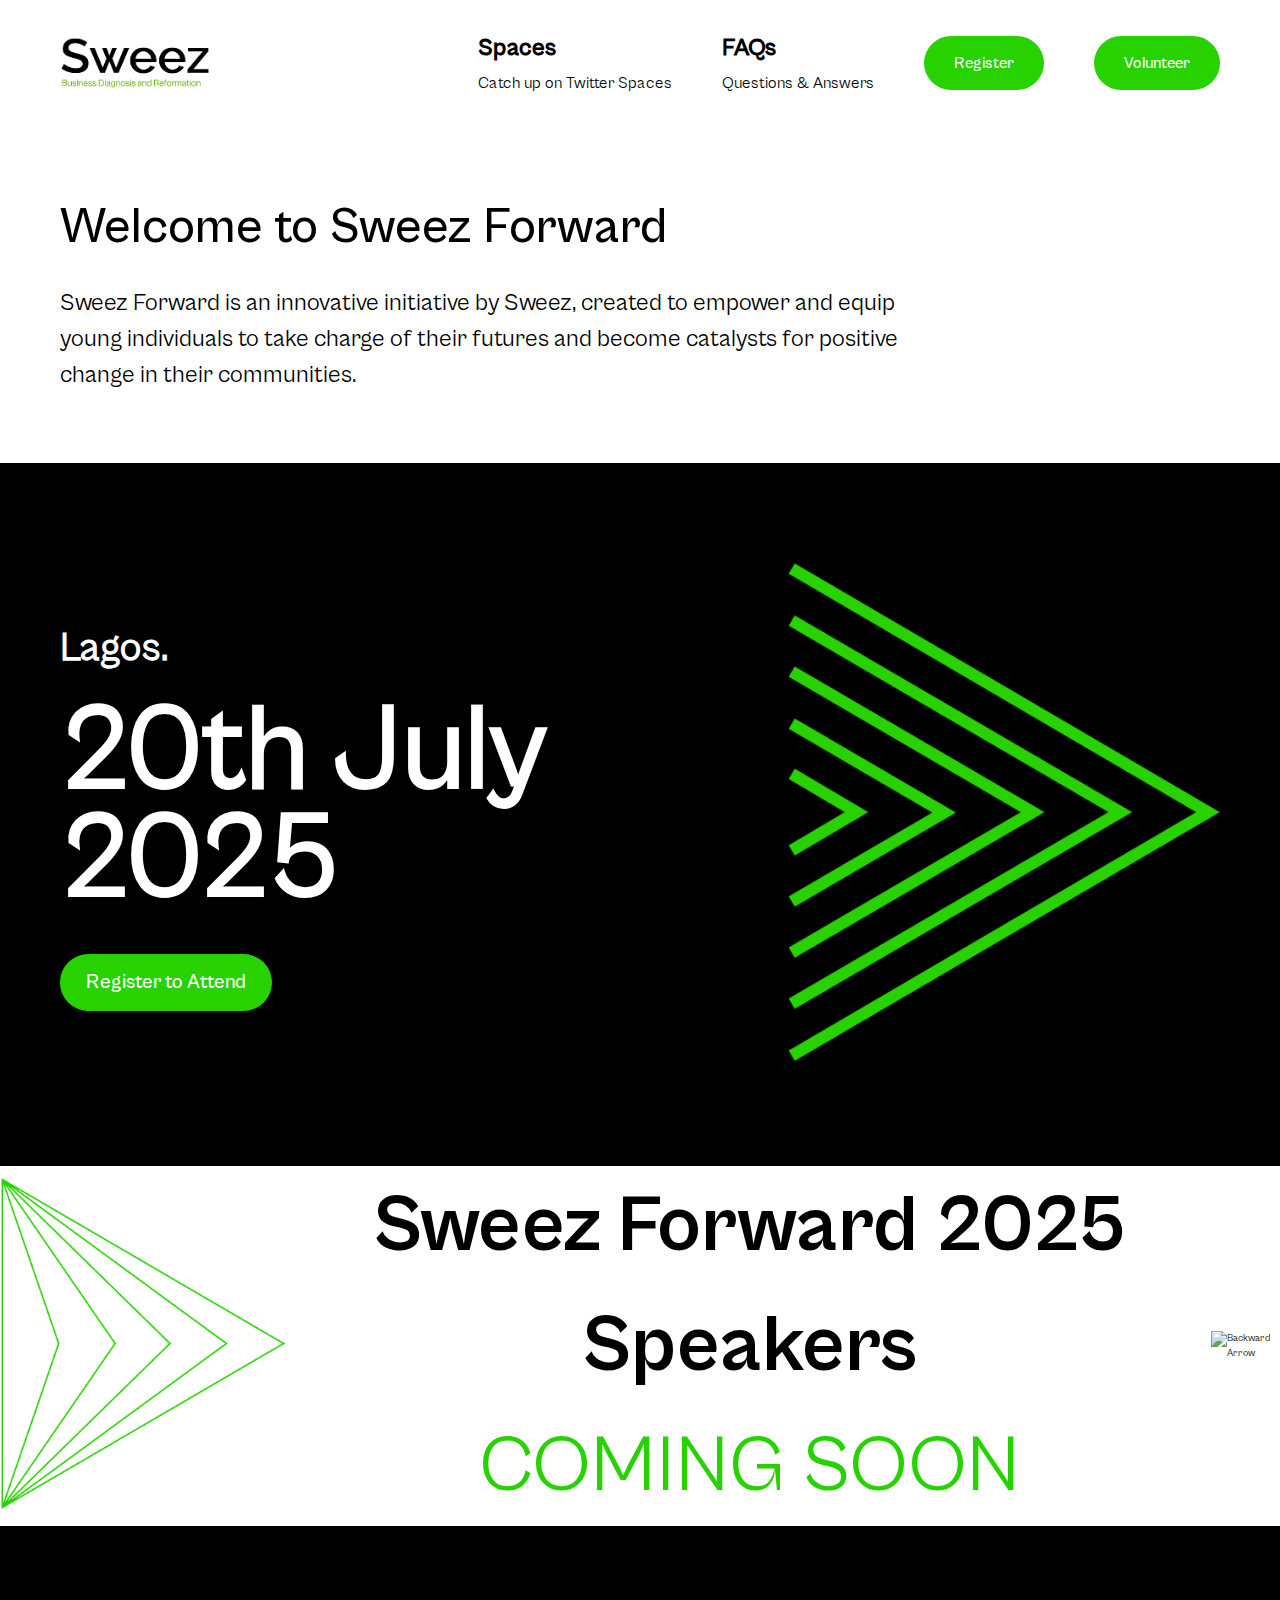
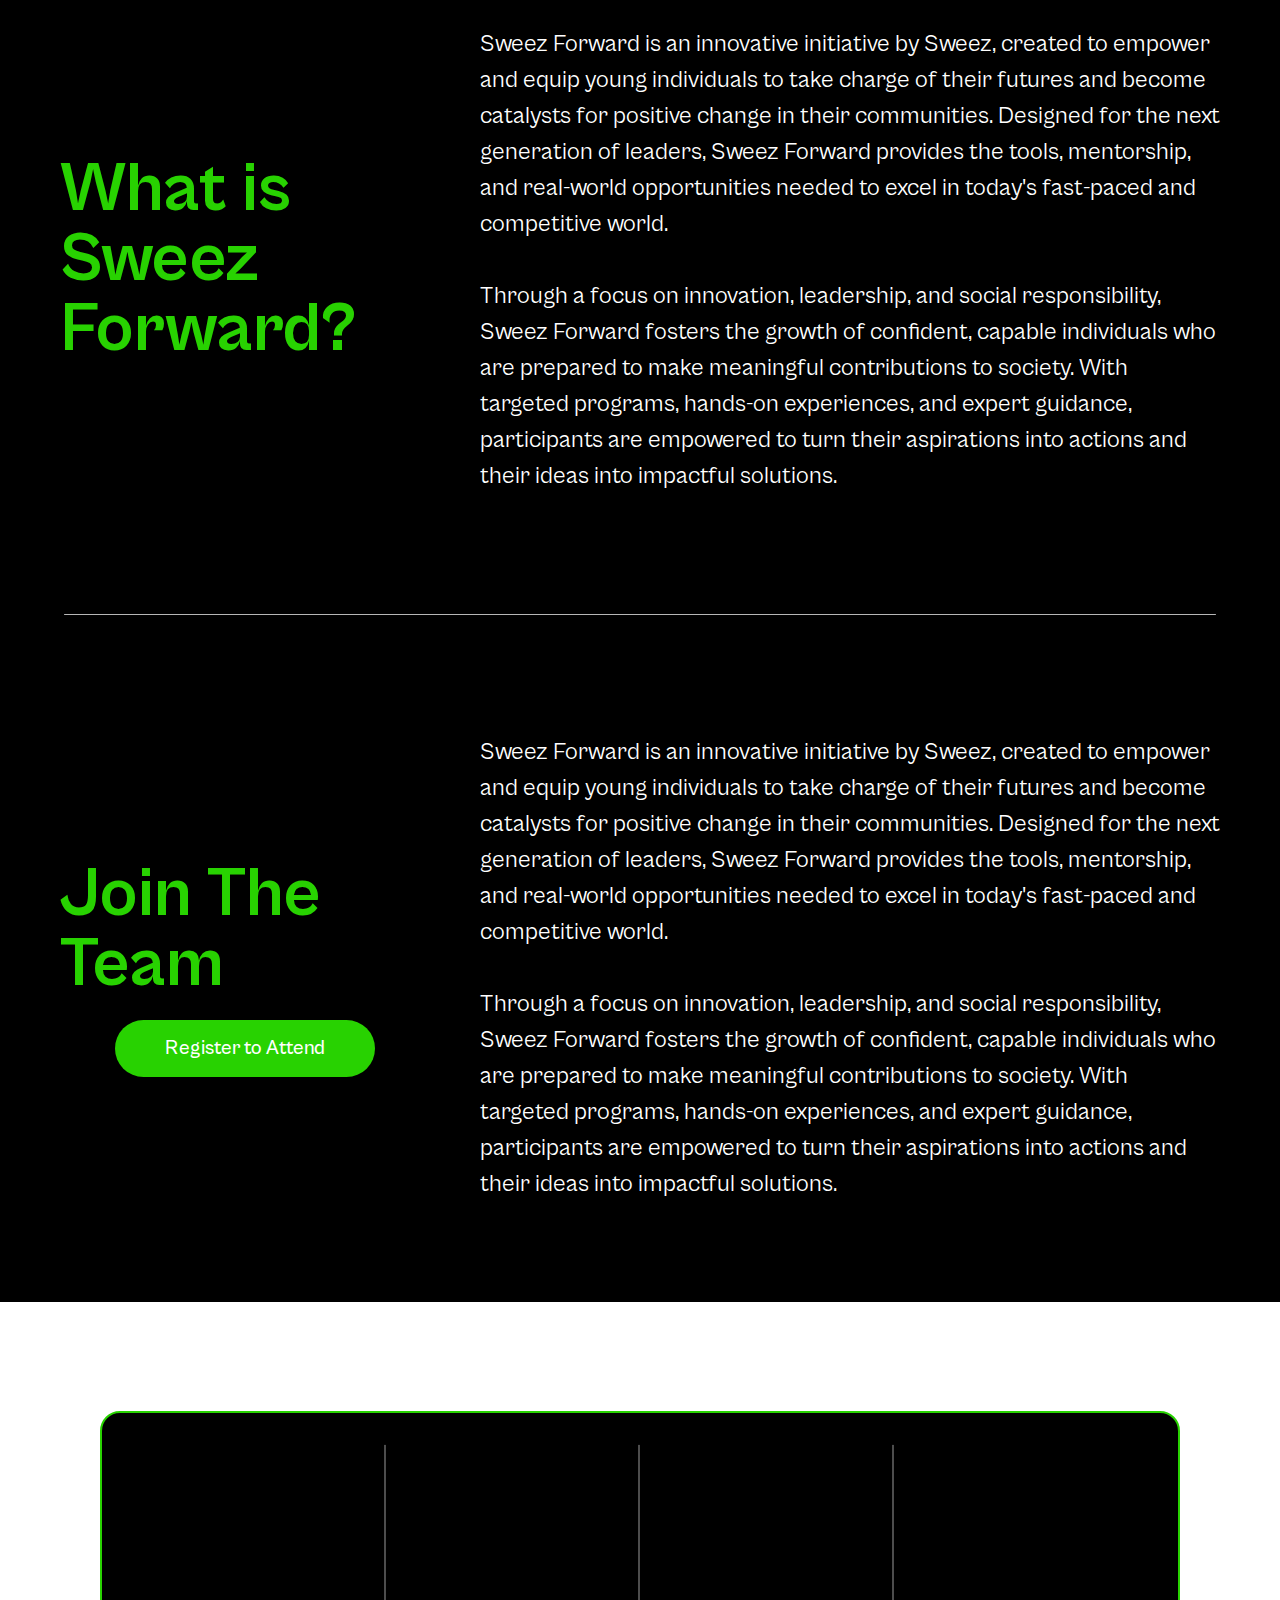
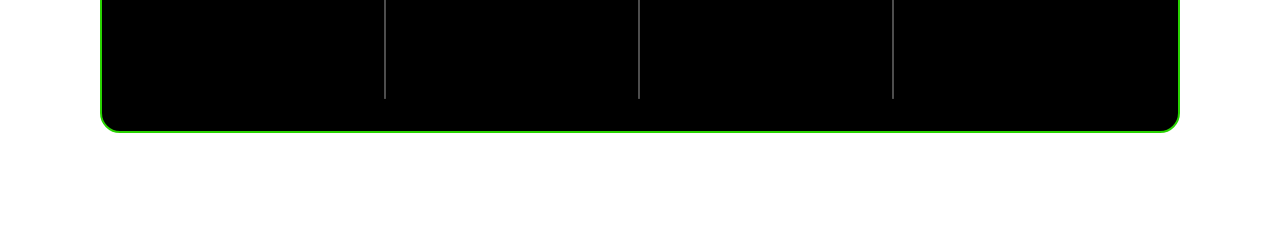
==== commit dd5ddfbe: "join the team button" ====
--- a/index.html
+++ b/index.html
@@ -11,81 +11,114 @@
 </head>
 <body>
 
-<!-- Header Section -->
-<header class="reveal">
-  <nav class="reveal delay-1">
-    <div class="nav-logo reveal delay-2">
-      <img src="./Images/Sweez-logo1.png" alt="">
+  <header data-reveal>
+
+    <nav>
+
+      <div class="nav-logo"><img src="./Images/Sweez-logo1.png" alt=""></div>
+
+      <ul class="main-nav">
+        
+          <li><a href="#" class="faq"><span>Spaces<br/></span>Catch up on Twitter Spaces</a></li>
+          <li><a href="#" class="faq"><span>FAQs<br/></span>Questions & Answers</a></li>
+          <li><a href="#" class="reg">Register</a></li>
+          <li><a href="#" class="reg">Volunteer</a></li>
+        
+      </ul>
+
+    </nav>
+
+    <div class="hero-text-box">
+
+      <h1>Welcome to Sweez Forward</h1>
+      <p>Sweez Forward is an innovative initiative by Sweez, created to empower and equip young individuals to take charge of their futures and become catalysts for positive change in their communities.</p>
+
     </div>
-    <ul class="main-nav reveal delay-3">
-      <li><a href="#" class="faq"><span>Spaces<br/></span>Catch up on Twitter Spaces</a></li>
-      <li><a href="#" class="faq"><span>FAQs<br/></span>Questions & Answers</a></li>
-      <li><a href="#" class="reg">Register</a></li>
-      <li><a href="#" class="reg">Volunteer</a></li>
-    </ul>
-  </nav>
 
-  <div class="hero-text-box reveal delay-4">
-    <h1>Welcome to Sweez Forward</h1>
-    <p>Sweez Forward is an innovative initiative by Sweez, created to empower and equip young individuals to take charge of their futures and become catalysts for positive change in their communities.</p>
+    <div class="headsection">
+
+      <div class="headsection1">
+
+        <h3>Lagos.</h3>
+        <h1>20th July 2025</h1>
+        <button class="headregisterbtn">Register to Attend</button>
+
+      </div>
+
+      <div class="headsection2">
+        <img src="./Images/Arrows.png" alt="Arrows.png">
+      </div>
+
+    </div>
+
+  </header>
+
+  <section class="aboutsection" data-reveal>
+
+    <div class="aboutsection2" data-reveal data-reveal-delay="1">
+
+      
+      <div class="forarrow">
+        <img src="./Images/Arrow-forward.png" alt="Forward Arrow">
+      </div>
+
+      <div class="scs">
+        <h1>Sweez Forward 2025 Speakers <br/> <span>COMING SOON</span></h1>
+      </div>
+
+      <div class="backarrow">
+        <img src="./images/Arrow-Backward.png" alt="Backward Arrow">
+      </div>
+
+    </div>
+
+    <div class="aboutsection1" data-reveal data-reveal-delay="2">
+
+      <h1>What is<br/>Sweez Forward?</h1>
+      <div class="abouttext"><p>Sweez Forward is an innovative initiative by Sweez, created to empower and equip young individuals to take charge of their futures and become catalysts for positive change in their communities. Designed for the next generation of leaders, Sweez Forward provides the tools, mentorship, and real-world opportunities needed to excel in today's fast-paced and competitive world.<br/><br/>Through a focus on innovation, leadership, and social responsibility, Sweez Forward fosters the growth of confident, capable individuals who are prepared to make meaningful contributions to society. With targeted programs, hands-on experiences, and expert guidance, participants are empowered to turn their aspirations into actions and their ideas into impactful solutions.</p></div>
+
+    </div>
+
+  </section>
+
+  <div class="secdivider">
+    <span></span>
   </div>
 
-  <div class="headsection reveal delay-1">
-    <div class="headsection1 reveal delay-2">
-      <h3>Lagos.</h3>
-      <h1>20th July 2025</h1>
-      <button class="headregisterbtn">Register to Attend</button>
+  <section class="aboutsection" data-reveal>
+
+    <div class="aboutsection1" data-reveal data-reveal-delay="1">
+
+      <div class="heading-and-button">
+        <h1>Join The Team</h1>
+        <button class="join-the-team-btn">Register to Attend</button>
+      </div>
+      <div class="abouttext"><p>Sweez Forward is an innovative initiative by Sweez, created to empower and equip young individuals to take charge of their futures and become catalysts for positive change in their communities. Designed for the next generation of leaders, Sweez Forward provides the tools, mentorship, and real-world opportunities needed to excel in today's fast-paced and competitive world.<br/><br/>Through a focus on innovation, leadership, and social responsibility, Sweez Forward fosters the growth of confident, capable individuals who are prepared to make meaningful contributions to society. With targeted programs, hands-on experiences, and expert guidance, participants are empowered to turn their aspirations into actions and their ideas into impactful solutions.</p></div>
+
     </div>
-    <div class="headsection2 reveal delay-3">
-      <img src="./Images/Arrows.png" alt="Arrows.png">
+
+  </section>
+
+  <section class="team-section" data-reveal>
+    <div class="team-container" data-reveal data-reveal-delay="1">
+      <div class="team-card">
+        <h2>Marketing Lead</h2>
+        <p>Drive brand growth through innovative campaigns and strategic audience engagement.</p>
+      </div>
+      <div class="team-card">
+        <h2>Design Lead</h2>
+        <p>Craft compelling user experiences with creative visual storytelling and impactful design solutions.</p>
+      </div>
+      <div class="team-card">
+        <h2>Engineering Lead</h2>
+        <p>Architect robust, scalable platforms using cutting-edge technology and collaborative problem-solving expertise.</p>
+      </div>
+      <div class="team-card">
+        <h2>Partnerships Lead</h2>
+        <p>Forge strategic alliances to expand reach and foster mutually beneficial industry collaborations.</p>
+      </div>
     </div>
-  </div>
-</header>
-
-<!-- About Section -->
-<section class="aboutsection reveal">
-  <div class="aboutsection2 reveal delay-1">
-    <div class="forarrow reveal delay-2">
-      <img src="./Images/Arrow-forward.png" alt="Forward Arrow">
-    </div>
-    <div class="scs reveal delay-3">
-      <h1>Sweez Forward 2025 Speakers <br/> <span>COMING SOON</span></h1>
-    </div>
-    <div class="backarrow reveal delay-4">
-      <img src="./images/Arrow-Backward.png" alt="Backward Arrow">
-    </div>
-  </div>
-
-  <div class="aboutsection1 reveal delay-1">
-    <h1>What is<br/>Sweez Forward?</h1>
-    <div class="abouttext reveal delay-2">
-      <p>Sweez Forward is an innovative initiative by Sweez, created to empower and equip young individuals to take charge of their futures and become catalysts for positive change in their communities. Designed for the next generation of leaders, Sweez Forward provides the tools, mentorship, and real-world opportunities needed to excel in today's fast-paced and competitive world.<br/><br/>Through a focus on innovation, leadership, and social responsibility, Sweez Forward fosters the growth of confident, capable individuals who are prepared to make meaningful contributions to society. With targeted programs, hands-on experiences, and expert guidance, participants are empowered to turn their aspirations into actions and their ideas into impactful solutions.</p>
-    </div>
-  </div>
-</section>
-
-<!-- Team Section -->
-<section class="team-section reveal">
-  <div class="team-container reveal delay-1">
-    <div class="team-card reveal delay-2">
-      <h2>Marketing Lead</h2>
-      <p>Drive brand growth through innovative campaigns and strategic audience engagement.</p>
-    </div>
-    <div class="team-card reveal delay-3">
-      <h2>Design Lead</h2>
-      <p>Craft compelling user experiences with creative visual storytelling and impactful design solutions.</p>
-    </div>
-    <div class="team-card reveal delay-4">
-      <h2>Engineering Lead</h2>
-      <p>Architect robust, scalable platforms using cutting-edge technology and collaborative problem-solving expertise.</p>
-    </div>
-    <div class="team-card reveal delay-1">
-      <h2>Partnerships Lead</h2>
-      <p>Forge strategic alliances to expand reach and foster mutually beneficial industry collaborations.</p>
-    </div>
-  </div>
-</section>
-
+  </section>
 
 </body>
 <script src="./Js/script.js"></script>
--- a/Css/style.css
+++ b/Css/style.css
@@ -33,25 +33,6 @@
 section {
   transition: all 0.5s cubic-bezier(0.4, 0, 0.2, 1);
 }
-
-/* ===== Reveal Animation ===== */
-.reveal {
-  opacity: 0;
-  transform: translateY(60px);
-  transition: 1s cubic-bezier(0.5, 0, 0, 1);
-}
-
-.reveal.visible {
-  opacity: 1;
-  transform: translateY(0);
-}
-
-/* Delay classes */
-.delay-1 { transition-delay: 0.1s !important; }
-.delay-2 { transition-delay: 0.2s !important; }
-.delay-3 { transition-delay: 0.3s !important; }
-.delay-4 { transition-delay: 0.4s !important; }
-
 
 /* ===== Variables ===== */
 :root {
@@ -81,9 +62,8 @@
   position: relative;
 }
 
-/* ===== Nav Bar Fix ===== */
 nav {
-  padding: 1rem 6rem; /* Reduced padding */
+  padding: 3rem 6rem;
   display: flex;
   justify-content: space-between;
   align-items: center;
@@ -92,18 +72,15 @@
   top: 0;
   z-index: 1000;
   background: var(--white);
-  height: 80px; /* Fixed height */
-  box-shadow: 0 2px 10px rgba(0, 0, 0, 0.1); /* Optional: Add a subtle shadow */
 }
 
 .nav-logo img {
-  width: 120px; /* Adjust logo size */
-  height: auto;
+  width: 15rem;
 }
 
 .main-nav {
   display: flex;
-  gap: 3rem; /* Adjust gap between nav items */
+  gap: 5rem;
   align-items: center;
 }
 
@@ -114,21 +91,23 @@
 .main-nav a {
   text-decoration: none;
   font-size: 1.6rem;
+}
+
+.main-nav .faq{
   color: var(--black);
-  font-family: var(--medium-font);
 }
 
 .main-nav .faq span {
   display: block;
   font-family: var(--medium-font);
   font-weight: 700;
-  font-size: 2rem; /* Slightly smaller font size */
-  margin-bottom: 0.3rem; /* Reduced margin */
+  font-size: 2.4rem;
+  margin-bottom: 0.5rem;
 }
 
 .reg {
   display: inline-block;
-  padding: 1rem 2rem; /* Reduced padding */
+  padding: 1.5rem 3rem;
   font-family: var(--medium-font);
   background: var(--primary-green);
   color: var(--white);
@@ -221,6 +200,33 @@
   font-weight: 300;
 }
 
+.heading-and-button {
+  display: flex;
+  flex-direction: column;
+  gap: 2rem;
+  align-items: center; /* Center the button horizontally */
+}
+
+.join-the-team-btn {
+  text-decoration: none;
+  padding: 15px 25px;
+  background-color: #28D201;
+  border: 1px solid transparent;
+  font-family: var(--medium-font);
+  border-radius: 50px;
+  color: #fff;
+  cursor: pointer;
+  font-size: 20px;
+  width: 260px; /* Adjust width to fit content */
+}
+
+.join-the-team-btn:hover {
+  border: 1px solid #fff;
+  background-color: transparent;
+  transition: 0.3s ease-in-out all;
+}
+
+
 .aboutsection1 p {
   font-size: 2.4rem;
   max-width: 70ch;
@@ -262,7 +268,7 @@
 .secdivider span {
   display: block;
   width: 90%; /* Adjust width as needed */
-  height: 1px; /* Thickness of the divider */
+  height: 0.2px; /* Thickness of the divider */
   background: #b6b6b6; /* Color of the divider */
   border-radius: 10px; /* Border radius for rounded edges */
 }
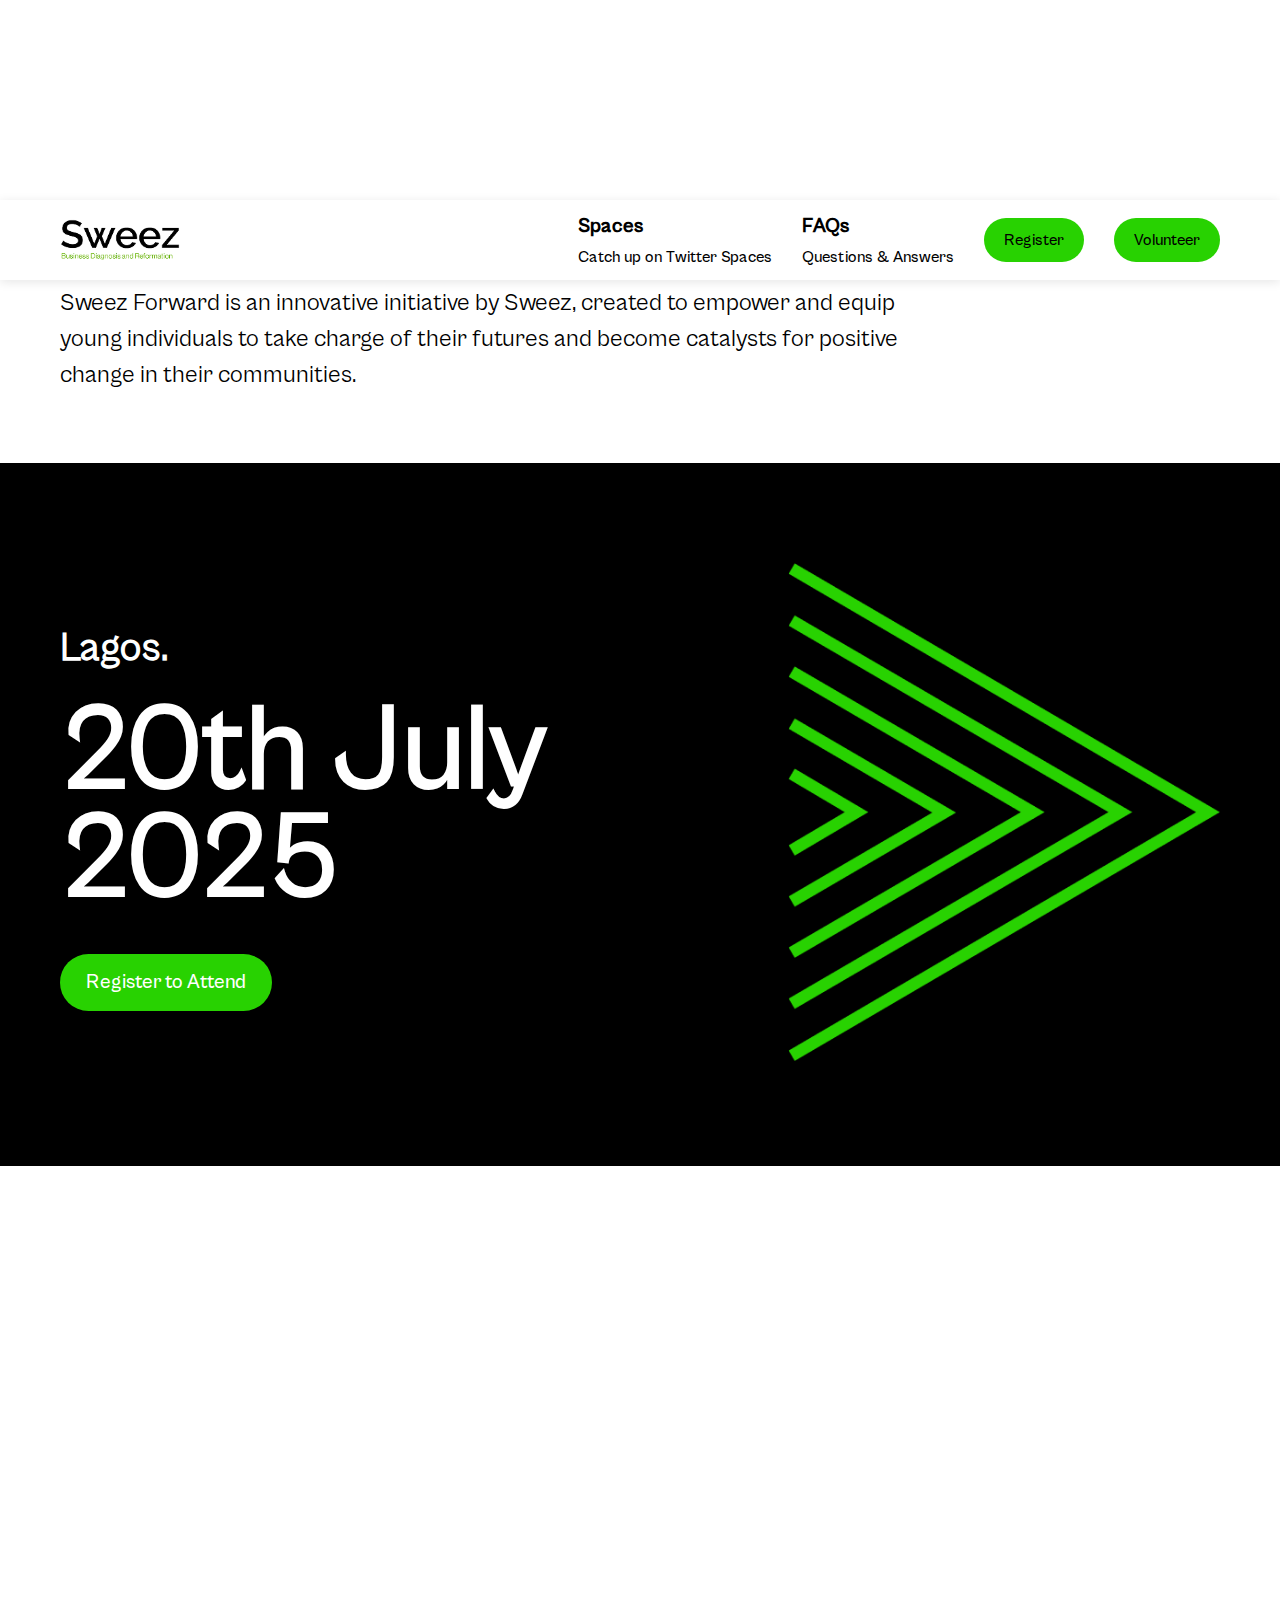
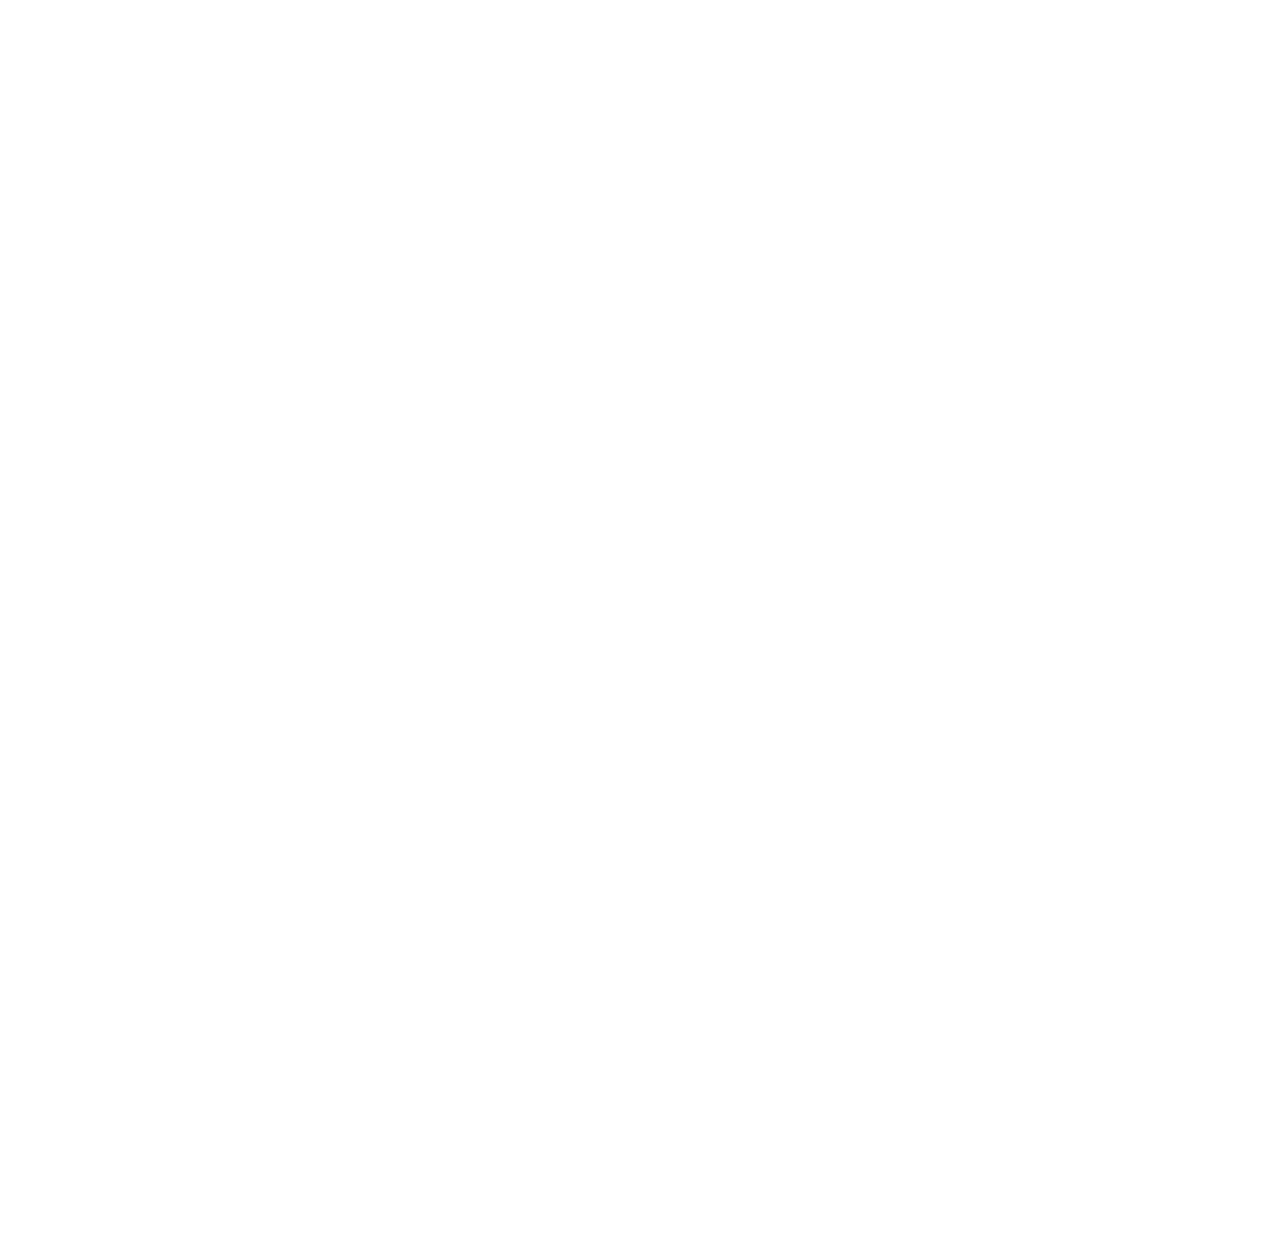
==== commit aaaa3064: "join button" ====
--- a/index.html
+++ b/index.html
@@ -11,78 +11,49 @@
 </head>
 <body>
 
-  <header data-reveal>
+<!-- Header Section -->
+<header class="reveal">
+  <nav class="reveal delay-1">
+    <div class="nav-logo reveal delay-2">
+      <img src="./Images/Sweez-logo1.png" alt="">
+    </div>
+    <ul class="main-nav reveal delay-3">
+      <li><a href="#" class="faq"><span>Spaces<br/></span>Catch up on Twitter Spaces</a></li>
+      <li><a href="#" class="faq"><span>FAQs<br/></span>Questions & Answers</a></li>
+      <li><a href="#" class="reg">Register</a></li>
+      <li><a href="#" class="reg">Volunteer</a></li>
+    </ul>
+  </nav>
 
-    <nav>
+  <div class="hero-text-box reveal delay-4">
+    <h1>Welcome to Sweez Forward</h1>
+    <p>Sweez Forward is an innovative initiative by Sweez, created to empower and equip young individuals to take charge of their futures and become catalysts for positive change in their communities.</p>
+  </div>
 
-      <div class="nav-logo"><img src="./Images/Sweez-logo1.png" alt=""></div>
+  <div class="headsection reveal delay-1">
+    <div class="headsection1 reveal delay-2">
+      <h3>Lagos.</h3>
+      <h1>20th July 2025</h1>
+      <button class="headregisterbtn">Register to Attend</button>
+    </div>
+    <div class="headsection2 reveal delay-3">
+      <img src="./Images/Arrows.png" alt="Arrows.png">
+    </div>
+  </div>
+</header>
 
-      <ul class="main-nav">
-        
-          <li><a href="#" class="faq"><span>Spaces<br/></span>Catch up on Twitter Spaces</a></li>
-          <li><a href="#" class="faq"><span>FAQs<br/></span>Questions & Answers</a></li>
-          <li><a href="#" class="reg">Register</a></li>
-          <li><a href="#" class="reg">Volunteer</a></li>
-        
-      </ul>
-
-    </nav>
-
-    <div class="hero-text-box">
-
-      <h1>Welcome to Sweez Forward</h1>
-      <p>Sweez Forward is an innovative initiative by Sweez, created to empower and equip young individuals to take charge of their futures and become catalysts for positive change in their communities.</p>
-
+<!-- About Section -->
+<section class="aboutsection reveal">
+  <div class="aboutsection2 reveal delay-1">
+    <div class="forarrow reveal delay-2">
+      <img src="./Images/Arrow-forward.png" alt="Forward Arrow">
     </div>
-
-    <div class="headsection">
-
-      <div class="headsection1">
-
-        <h3>Lagos.</h3>
-        <h1>20th July 2025</h1>
-        <button class="headregisterbtn">Register to Attend</button>
-
-      </div>
-
-      <div class="headsection2">
-        <img src="./Images/Arrows.png" alt="Arrows.png">
-      </div>
-
+    <div class="scs reveal delay-3">
+      <h1>Sweez Forward 2025 Speakers <br/> <span>COMING SOON</span></h1>
     </div>
-
-  </header>
-
-  <section class="aboutsection" data-reveal>
-
-    <div class="aboutsection2" data-reveal data-reveal-delay="1">
-
-      
-      <div class="forarrow">
-        <img src="./Images/Arrow-forward.png" alt="Forward Arrow">
-      </div>
-
-      <div class="scs">
-        <h1>Sweez Forward 2025 Speakers <br/> <span>COMING SOON</span></h1>
-      </div>
-
-      <div class="backarrow">
-        <img src="./images/Arrow-Backward.png" alt="Backward Arrow">
-      </div>
-
+    <div class="backarrow reveal delay-4">
+      <img src="./images/Arrow-Backward.png" alt="Backward Arrow">
     </div>
-
-    <div class="aboutsection1" data-reveal data-reveal-delay="2">
-
-      <h1>What is<br/>Sweez Forward?</h1>
-      <div class="abouttext"><p>Sweez Forward is an innovative initiative by Sweez, created to empower and equip young individuals to take charge of their futures and become catalysts for positive change in their communities. Designed for the next generation of leaders, Sweez Forward provides the tools, mentorship, and real-world opportunities needed to excel in today's fast-paced and competitive world.<br/><br/>Through a focus on innovation, leadership, and social responsibility, Sweez Forward fosters the growth of confident, capable individuals who are prepared to make meaningful contributions to society. With targeted programs, hands-on experiences, and expert guidance, participants are empowered to turn their aspirations into actions and their ideas into impactful solutions.</p></div>
-
-    </div>
-
-  </section>
-
-  <div class="secdivider">
-    <span></span>
   </div>
 
   <section class="aboutsection" data-reveal>
@@ -96,29 +67,31 @@
       <div class="abouttext"><p>Sweez Forward is an innovative initiative by Sweez, created to empower and equip young individuals to take charge of their futures and become catalysts for positive change in their communities. Designed for the next generation of leaders, Sweez Forward provides the tools, mentorship, and real-world opportunities needed to excel in today's fast-paced and competitive world.<br/><br/>Through a focus on innovation, leadership, and social responsibility, Sweez Forward fosters the growth of confident, capable individuals who are prepared to make meaningful contributions to society. With targeted programs, hands-on experiences, and expert guidance, participants are empowered to turn their aspirations into actions and their ideas into impactful solutions.</p></div>
 
     </div>
+  </div>
+</section>
 
-  </section>
+<!-- Team Section -->
+<section class="team-section reveal">
+  <div class="team-container reveal delay-1">
+    <div class="team-card reveal delay-2">
+      <h2>Marketing Lead</h2>
+      <p>Drive brand growth through innovative campaigns and strategic audience engagement.</p>
+    </div>
+    <div class="team-card reveal delay-3">
+      <h2>Design Lead</h2>
+      <p>Craft compelling user experiences with creative visual storytelling and impactful design solutions.</p>
+    </div>
+    <div class="team-card reveal delay-4">
+      <h2>Engineering Lead</h2>
+      <p>Architect robust, scalable platforms using cutting-edge technology and collaborative problem-solving expertise.</p>
+    </div>
+    <div class="team-card reveal delay-1">
+      <h2>Partnerships Lead</h2>
+      <p>Forge strategic alliances to expand reach and foster mutually beneficial industry collaborations.</p>
+    </div>
+  </div>
+</section>
 
-  <section class="team-section" data-reveal>
-    <div class="team-container" data-reveal data-reveal-delay="1">
-      <div class="team-card">
-        <h2>Marketing Lead</h2>
-        <p>Drive brand growth through innovative campaigns and strategic audience engagement.</p>
-      </div>
-      <div class="team-card">
-        <h2>Design Lead</h2>
-        <p>Craft compelling user experiences with creative visual storytelling and impactful design solutions.</p>
-      </div>
-      <div class="team-card">
-        <h2>Engineering Lead</h2>
-        <p>Architect robust, scalable platforms using cutting-edge technology and collaborative problem-solving expertise.</p>
-      </div>
-      <div class="team-card">
-        <h2>Partnerships Lead</h2>
-        <p>Forge strategic alliances to expand reach and foster mutually beneficial industry collaborations.</p>
-      </div>
-    </div>
-  </section>
 
 </body>
 <script src="./Js/script.js"></script>
--- a/Css/style.css
+++ b/Css/style.css
@@ -33,6 +33,25 @@
 section {
   transition: all 0.5s cubic-bezier(0.4, 0, 0.2, 1);
 }
+
+/* ===== Reveal Animation ===== */
+.reveal {
+  opacity: 0;
+  transform: translateY(60px);
+  transition: 1s cubic-bezier(0.5, 0, 0, 1);
+}
+
+.reveal.visible {
+  opacity: 1;
+  transform: translateY(0);
+}
+
+/* Delay classes */
+.delay-1 { transition-delay: 0.1s !important; }
+.delay-2 { transition-delay: 0.2s !important; }
+.delay-3 { transition-delay: 0.3s !important; }
+.delay-4 { transition-delay: 0.4s !important; }
+
 
 /* ===== Variables ===== */
 :root {
@@ -62,8 +81,9 @@
   position: relative;
 }
 
+/* ===== Nav Bar Fix ===== */
 nav {
-  padding: 3rem 6rem;
+  padding: 1rem 6rem; /* Reduced padding */
   display: flex;
   justify-content: space-between;
   align-items: center;
@@ -72,15 +92,18 @@
   top: 0;
   z-index: 1000;
   background: var(--white);
+  height: 80px; /* Fixed height */
+  box-shadow: 0 2px 10px rgba(0, 0, 0, 0.1); /* Optional: Add a subtle shadow */
 }
 
 .nav-logo img {
-  width: 15rem;
+  width: 120px; /* Adjust logo size */
+  height: auto;
 }
 
 .main-nav {
   display: flex;
-  gap: 5rem;
+  gap: 3rem; /* Adjust gap between nav items */
   align-items: center;
 }
 
@@ -91,23 +114,21 @@
 .main-nav a {
   text-decoration: none;
   font-size: 1.6rem;
-}
-
-.main-nav .faq{
   color: var(--black);
+  font-family: var(--medium-font);
 }
 
 .main-nav .faq span {
   display: block;
   font-family: var(--medium-font);
   font-weight: 700;
-  font-size: 2.4rem;
-  margin-bottom: 0.5rem;
+  font-size: 2rem; /* Slightly smaller font size */
+  margin-bottom: 0.3rem; /* Reduced margin */
 }
 
 .reg {
   display: inline-block;
-  padding: 1.5rem 3rem;
+  padding: 1rem 2rem; /* Reduced padding */
   font-family: var(--medium-font);
   background: var(--primary-green);
   color: var(--white);
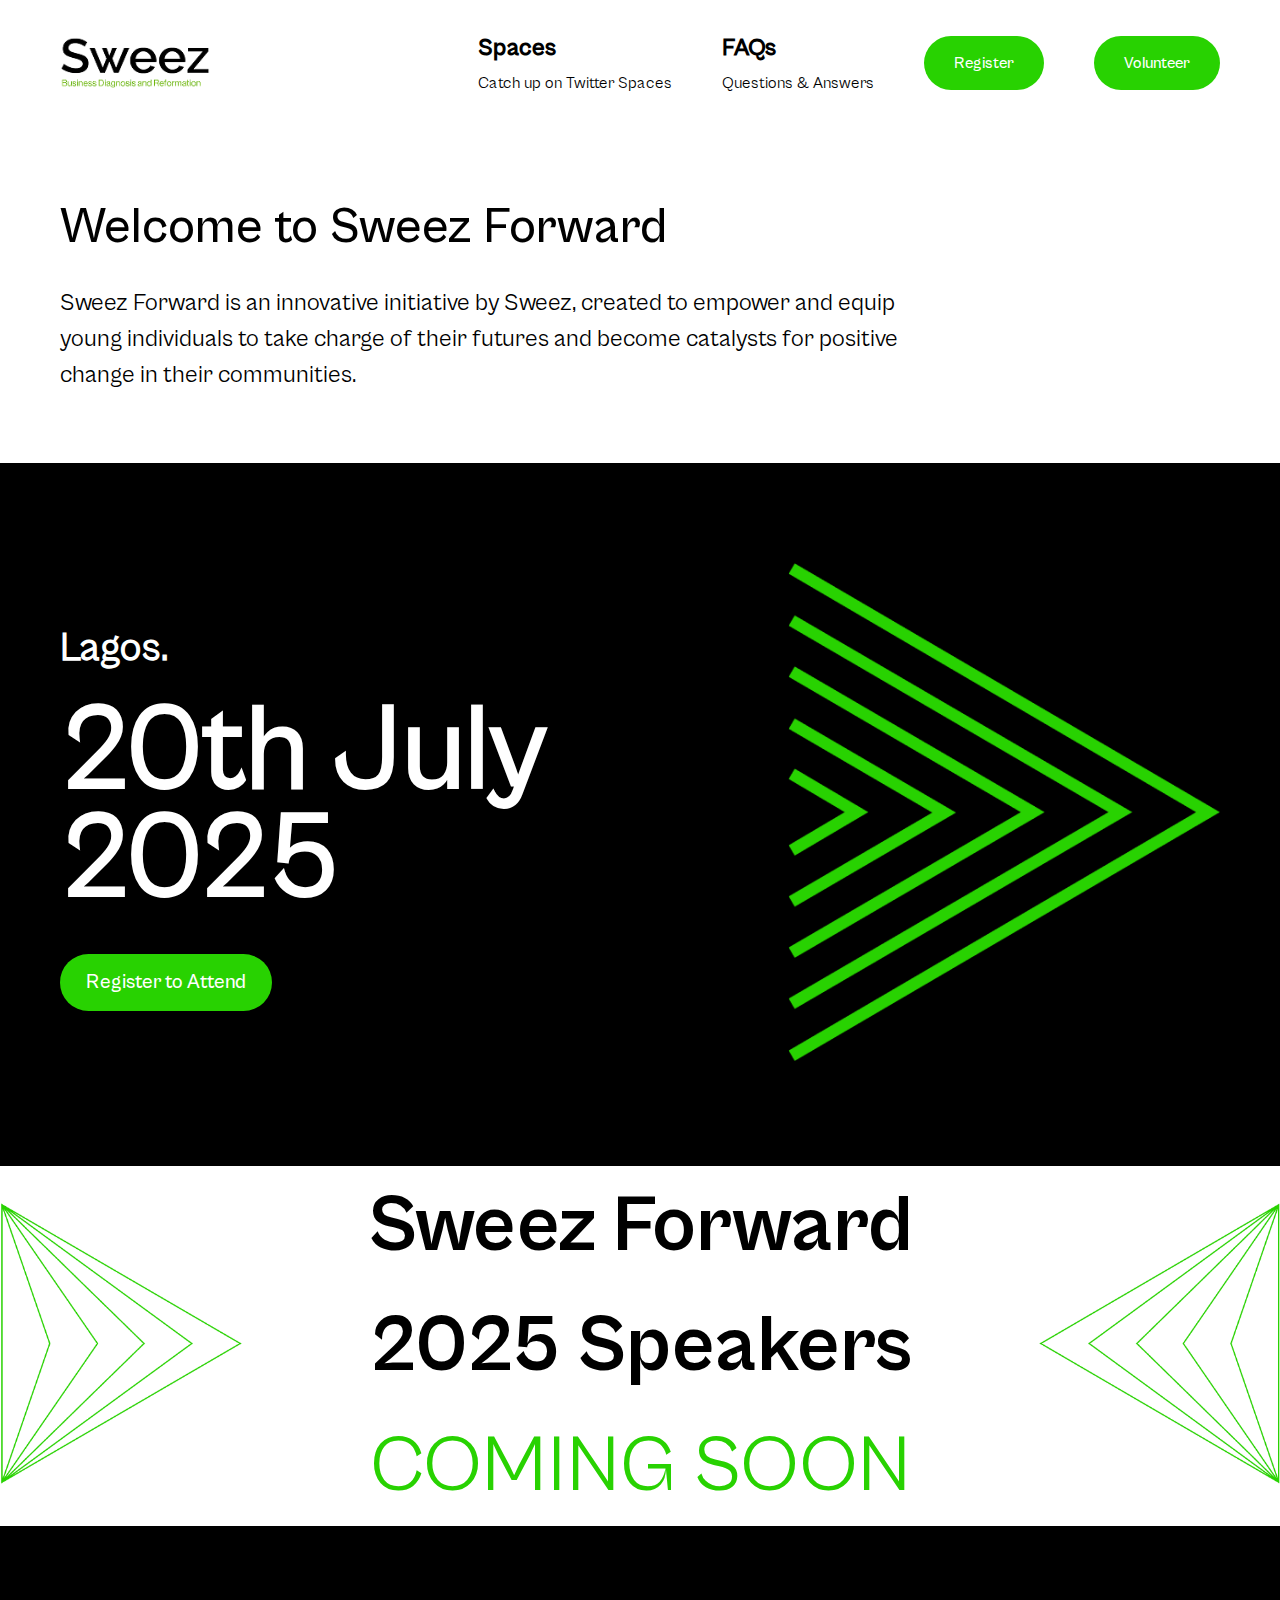
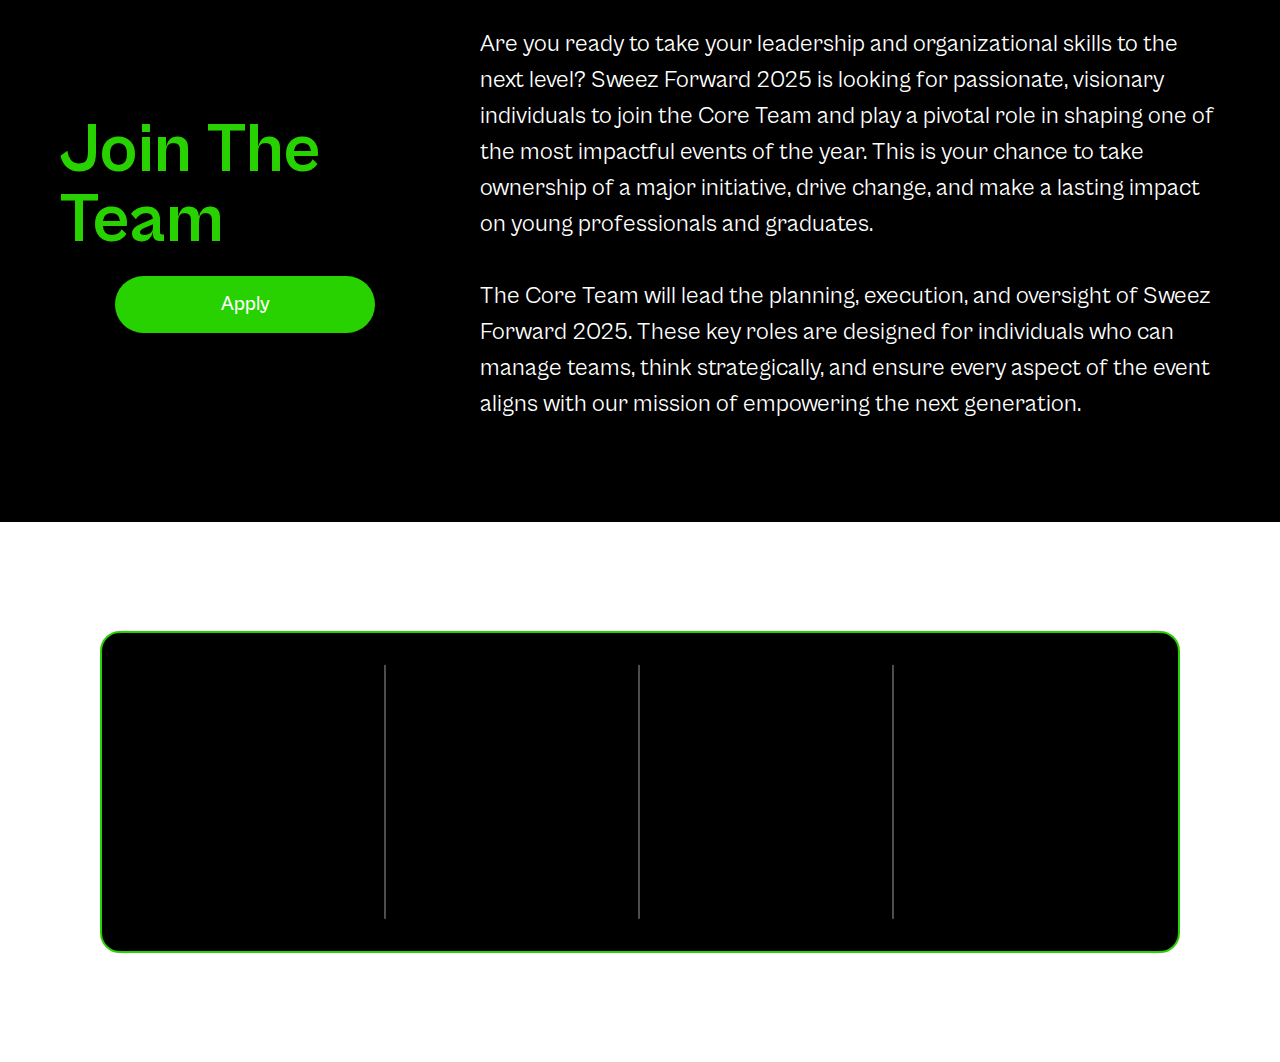
==== commit b3d6338c: "Fix image path for backward arrow in index.html" ====
--- a/index.html
+++ b/index.html
@@ -13,11 +13,11 @@
 
 <!-- Header Section -->
 <header class="reveal">
-  <nav class="reveal delay-1">
-    <div class="nav-logo reveal delay-2">
+  <nav>
+    <div class="nav-logo">
       <img src="./Images/Sweez-logo1.png" alt="">
     </div>
-    <ul class="main-nav reveal delay-3">
+    <ul class="main-nav">
       <li><a href="#" class="faq"><span>Spaces<br/></span>Catch up on Twitter Spaces</a></li>
       <li><a href="#" class="faq"><span>FAQs<br/></span>Questions & Answers</a></li>
       <li><a href="#" class="reg">Register</a></li>
@@ -52,22 +52,21 @@
       <h1>Sweez Forward 2025 Speakers <br/> <span>COMING SOON</span></h1>
     </div>
     <div class="backarrow reveal delay-4">
-      <img src="./images/Arrow-Backward.png" alt="Backward Arrow">
+      <img src="./Images/Arrow-Backward.png" alt="Backward Arrow">
     </div>
   </div>
 
   <section class="aboutsection" data-reveal>
-
     <div class="aboutsection1" data-reveal data-reveal-delay="1">
-
       <div class="heading-and-button">
         <h1>Join The Team</h1>
-        <button class="join-the-team-btn">Register to Attend</button>
+        <button class="join-the-team-btn">Apply</button>
       </div>
-      <div class="abouttext"><p>Sweez Forward is an innovative initiative by Sweez, created to empower and equip young individuals to take charge of their futures and become catalysts for positive change in their communities. Designed for the next generation of leaders, Sweez Forward provides the tools, mentorship, and real-world opportunities needed to excel in today's fast-paced and competitive world.<br/><br/>Through a focus on innovation, leadership, and social responsibility, Sweez Forward fosters the growth of confident, capable individuals who are prepared to make meaningful contributions to society. With targeted programs, hands-on experiences, and expert guidance, participants are empowered to turn their aspirations into actions and their ideas into impactful solutions.</p></div>
+      <div class="abouttext"><p>Are you ready to take your leadership and organizational skills to the next level? Sweez Forward 2025 is looking for passionate, visionary individuals to join the Core Team and play a pivotal role in shaping one of the most impactful events of the year. This is your chance to take ownership of a major initiative, drive change, and make a lasting impact on young professionals and graduates.
 
+       <br><br> The Core Team will lead the planning, execution, and oversight of Sweez Forward 2025. These key roles are designed for individuals who can manage teams, think strategically, and ensure every aspect of the event aligns with our mission of empowering the next generation.</p></div>
     </div>
-  </div>
+  </section>
 </section>
 
 <!-- Team Section -->
@@ -92,7 +91,6 @@
   </div>
 </section>
 
-
+<script src="./Js/script.js"></script>
 </body>
-<script src="./Js/script.js"></script>
 </html>--- a/Css/style.css
+++ b/Css/style.css
@@ -33,25 +33,6 @@
 section {
   transition: all 0.5s cubic-bezier(0.4, 0, 0.2, 1);
 }
-
-/* ===== Reveal Animation ===== */
-.reveal {
-  opacity: 0;
-  transform: translateY(60px);
-  transition: 1s cubic-bezier(0.5, 0, 0, 1);
-}
-
-.reveal.visible {
-  opacity: 1;
-  transform: translateY(0);
-}
-
-/* Delay classes */
-.delay-1 { transition-delay: 0.1s !important; }
-.delay-2 { transition-delay: 0.2s !important; }
-.delay-3 { transition-delay: 0.3s !important; }
-.delay-4 { transition-delay: 0.4s !important; }
-
 
 /* ===== Variables ===== */
 :root {
@@ -81,9 +62,8 @@
   position: relative;
 }
 
-/* ===== Nav Bar Fix ===== */
 nav {
-  padding: 1rem 6rem; /* Reduced padding */
+  padding: 3rem 6rem;
   display: flex;
   justify-content: space-between;
   align-items: center;
@@ -92,18 +72,15 @@
   top: 0;
   z-index: 1000;
   background: var(--white);
-  height: 80px; /* Fixed height */
-  box-shadow: 0 2px 10px rgba(0, 0, 0, 0.1); /* Optional: Add a subtle shadow */
 }
 
 .nav-logo img {
-  width: 120px; /* Adjust logo size */
-  height: auto;
+  width: 15rem;
 }
 
 .main-nav {
   display: flex;
-  gap: 3rem; /* Adjust gap between nav items */
+  gap: 5rem;
   align-items: center;
 }
 
@@ -114,21 +91,23 @@
 .main-nav a {
   text-decoration: none;
   font-size: 1.6rem;
+}
+
+.main-nav .faq{
   color: var(--black);
-  font-family: var(--medium-font);
 }
 
 .main-nav .faq span {
   display: block;
   font-family: var(--medium-font);
   font-weight: 700;
-  font-size: 2rem; /* Slightly smaller font size */
-  margin-bottom: 0.3rem; /* Reduced margin */
+  font-size: 2.4rem;
+  margin-bottom: 0.5rem;
 }
 
 .reg {
   display: inline-block;
-  padding: 1rem 2rem; /* Reduced padding */
+  padding: 1.5rem 3rem;
   font-family: var(--medium-font);
   background: var(--primary-green);
   color: var(--white);
